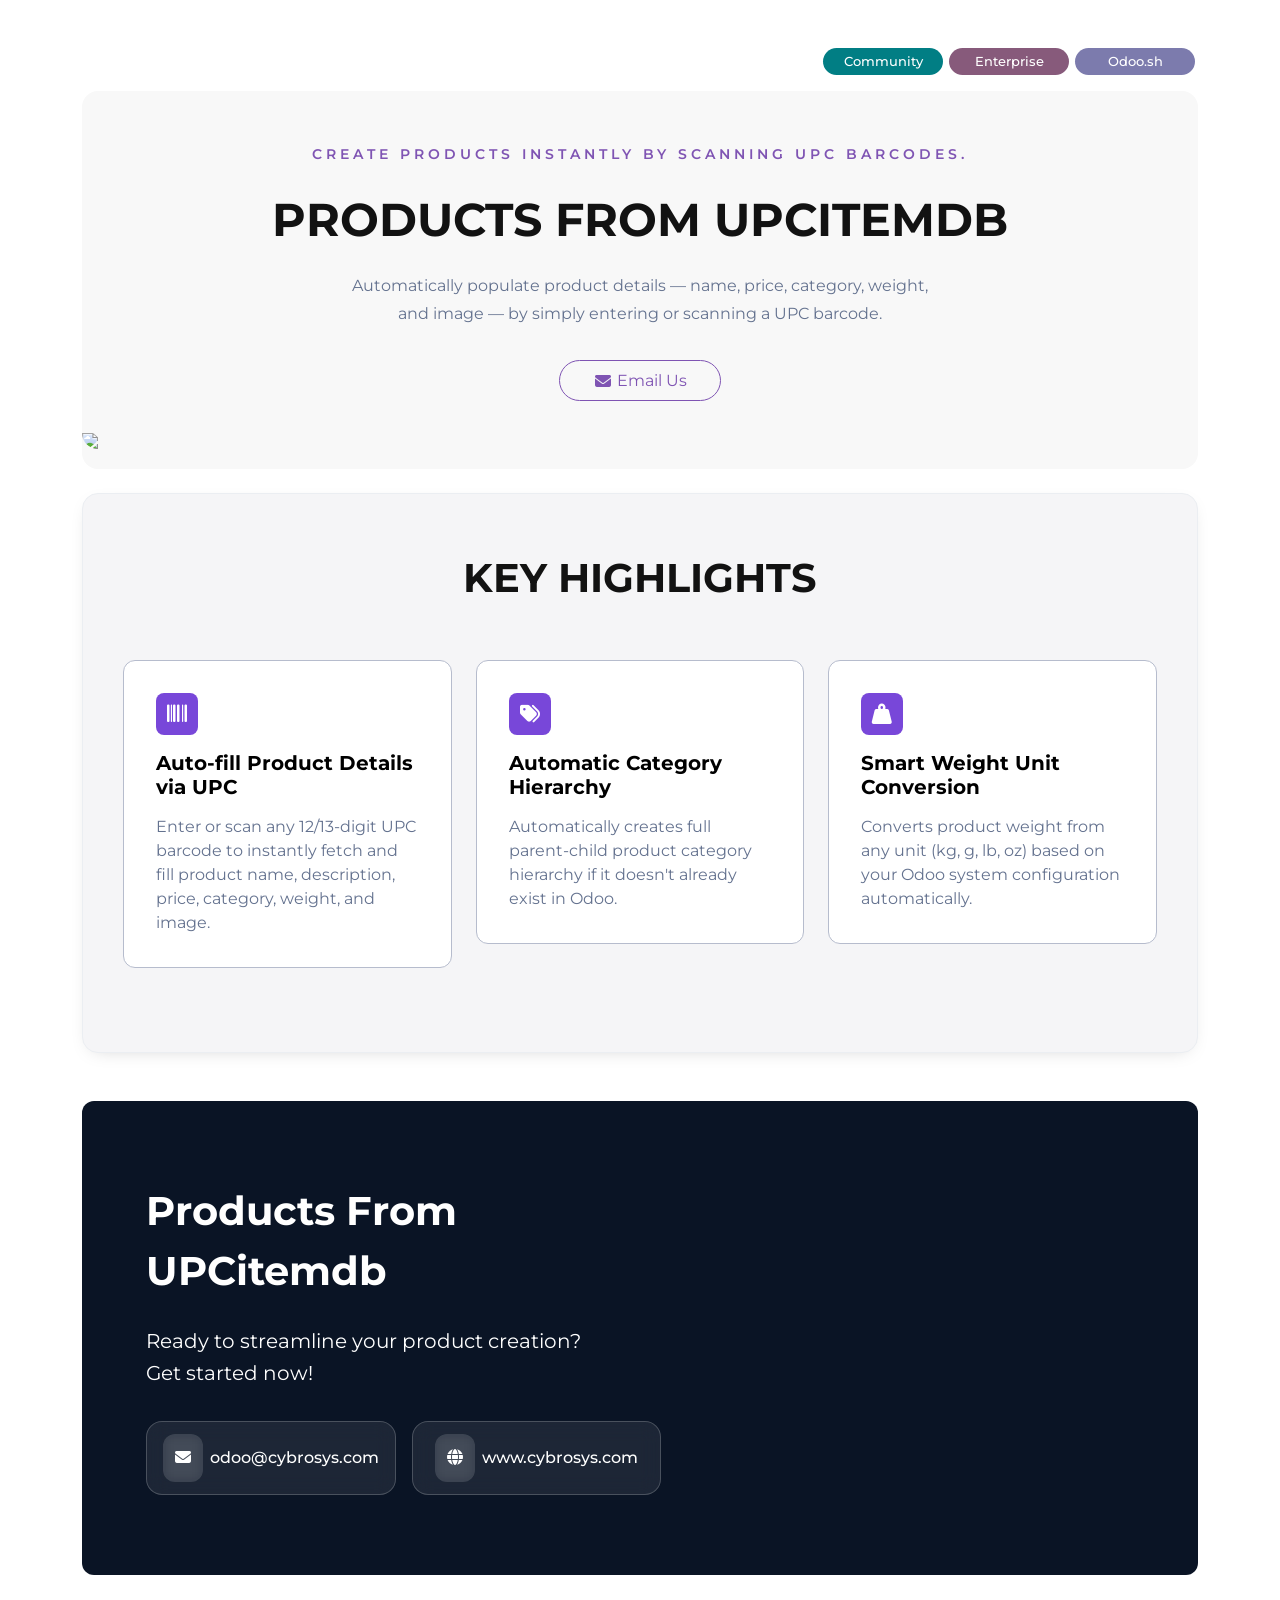
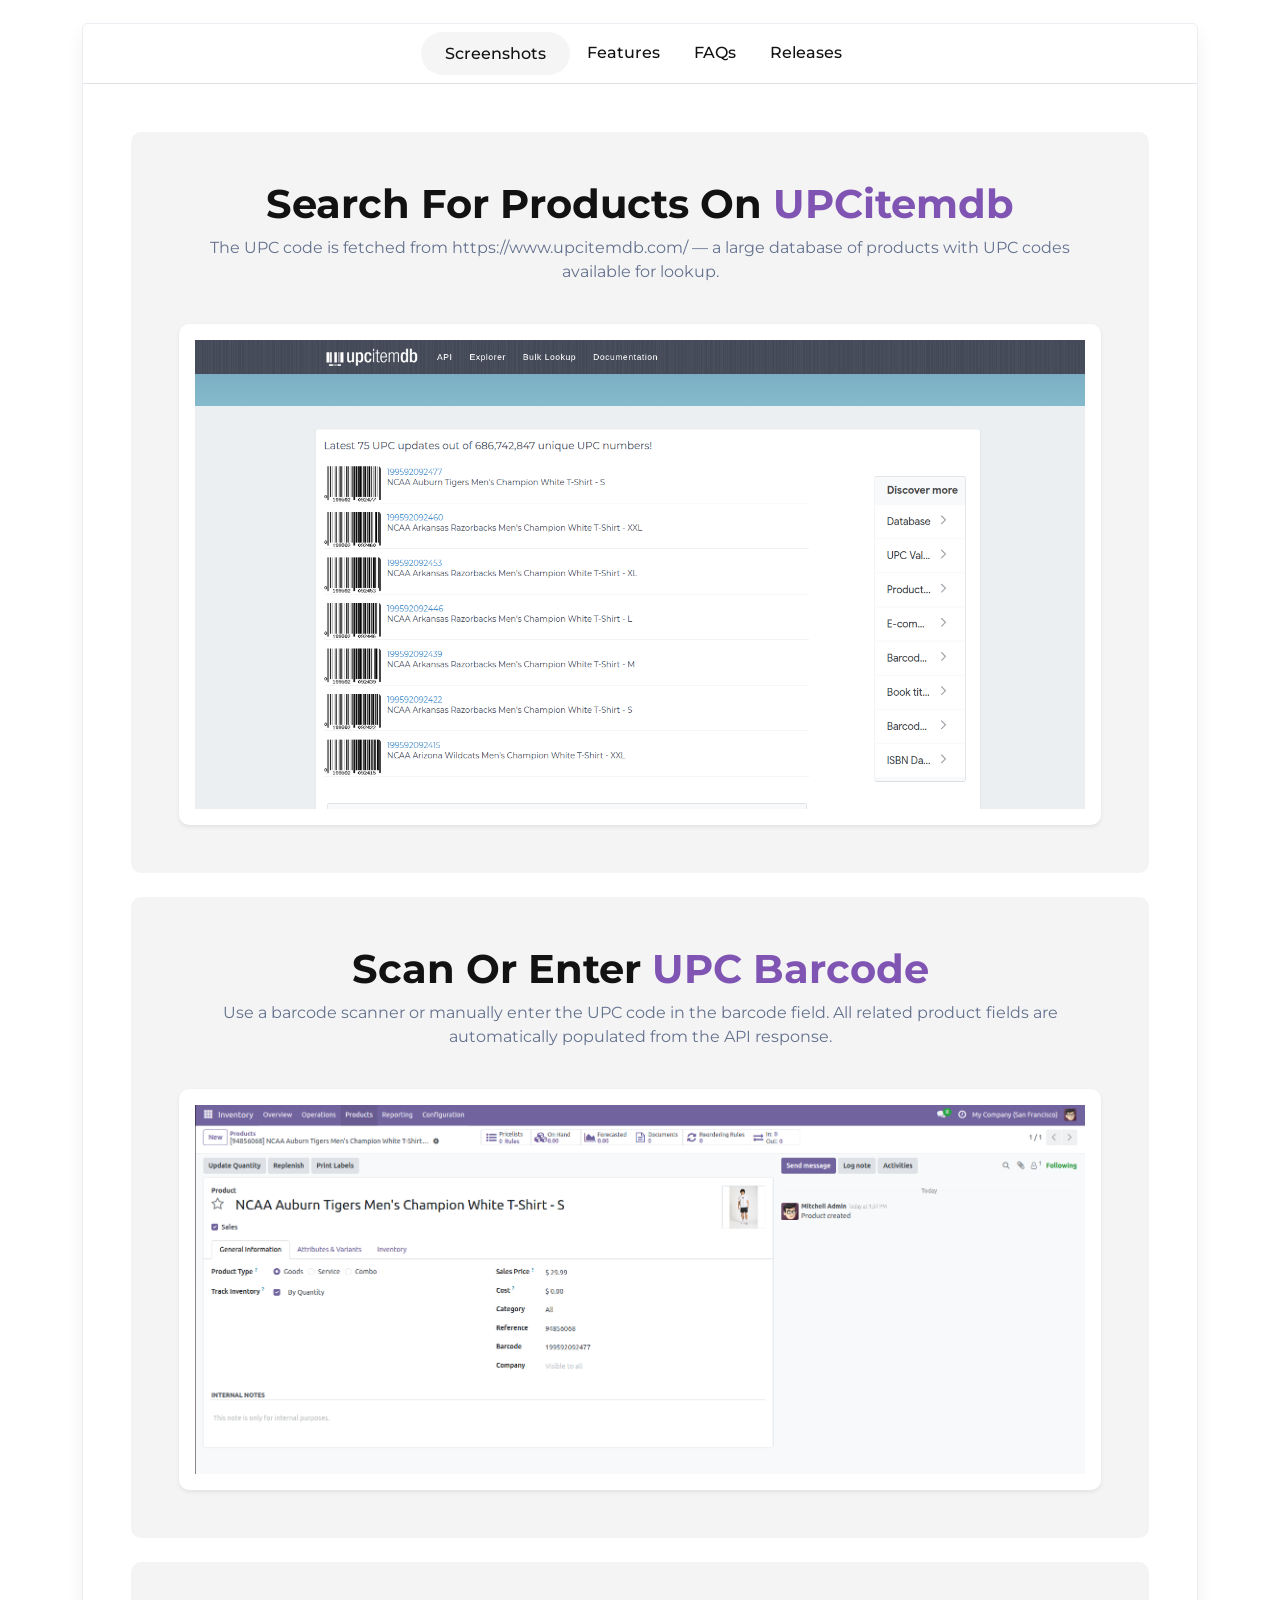
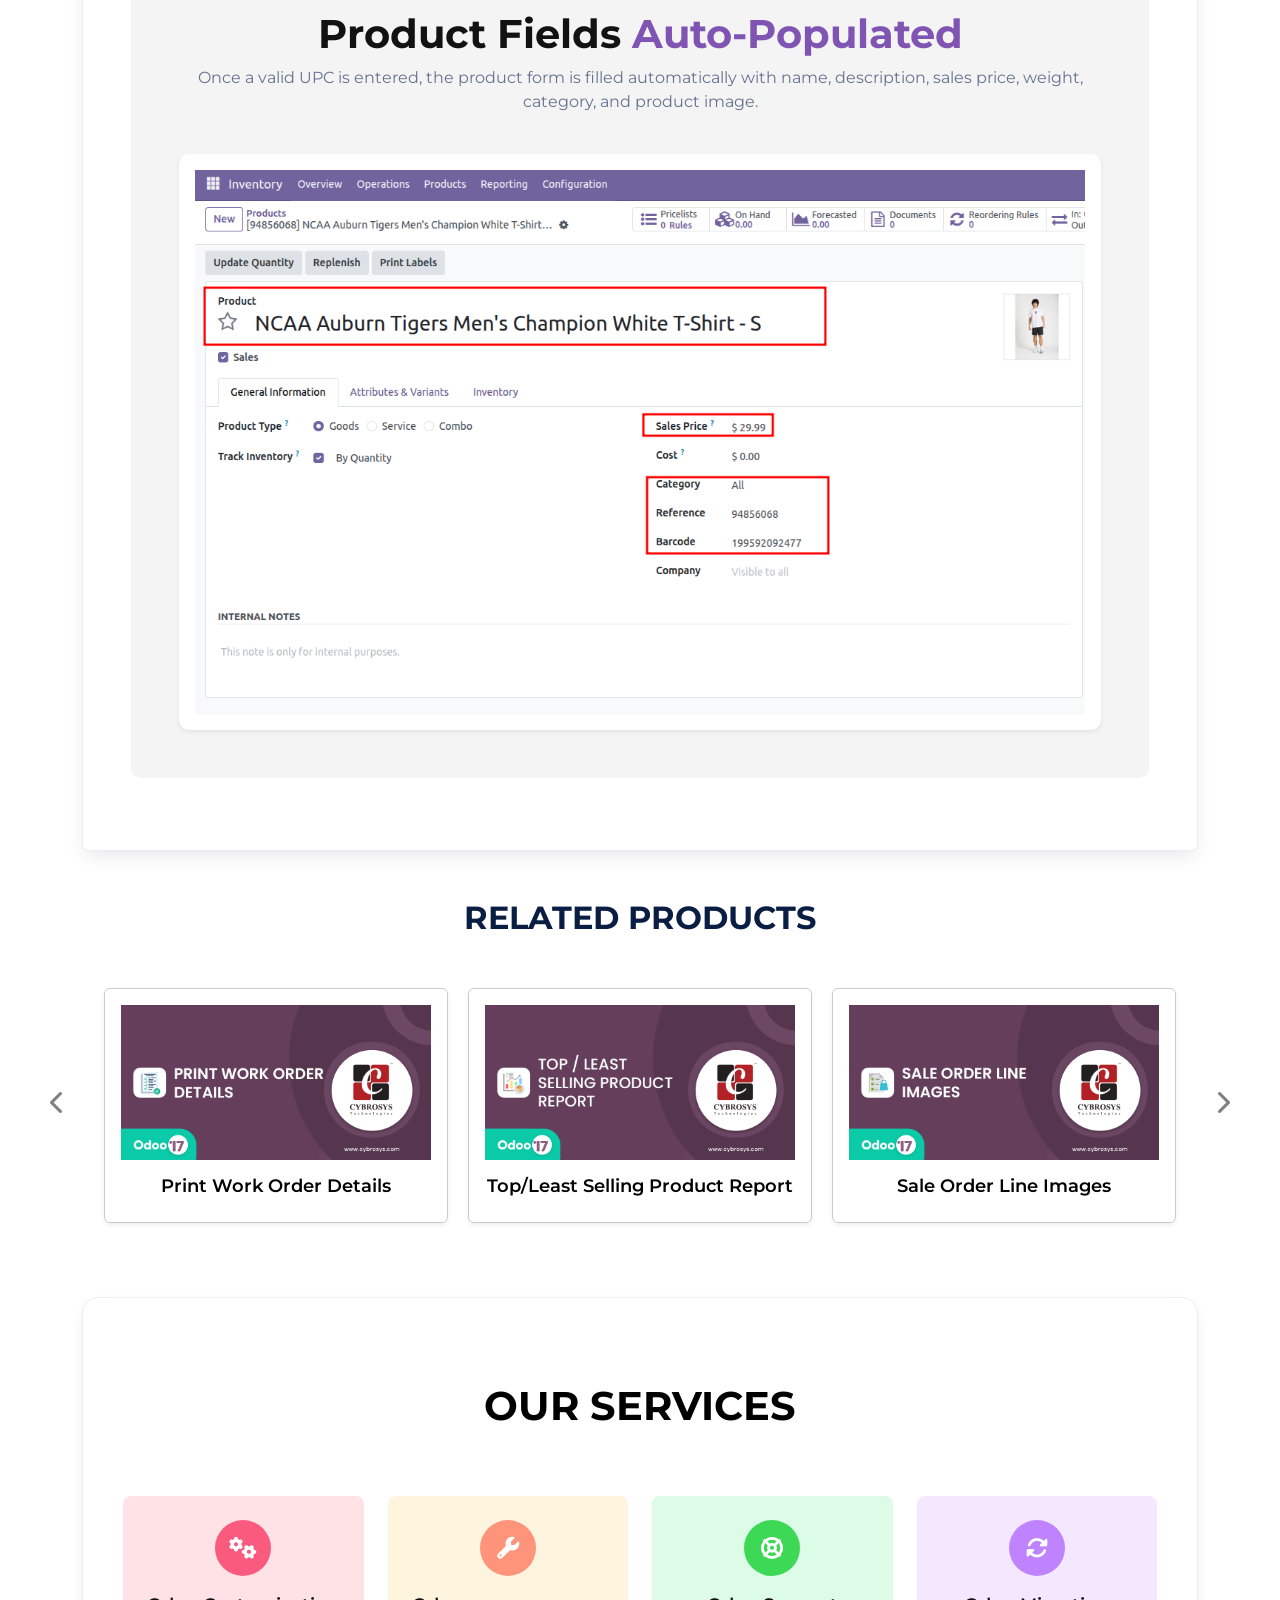
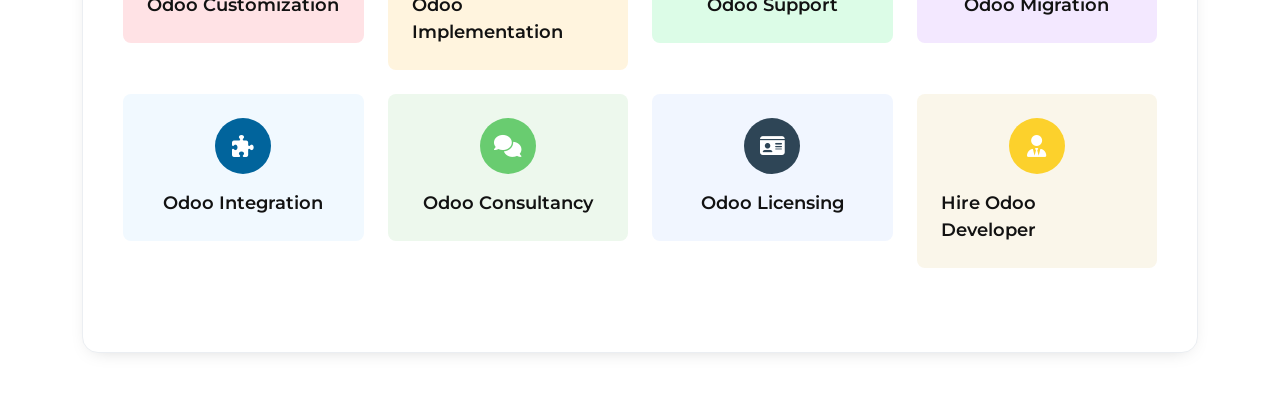
==== upcitemdb_integration/static/description/index.html @ b337626e "[ADD] upcitemdb integration" ====
<!DOCTYPE html>
<html lang="en">
<head>
    <meta charset="UTF-8"/>
    <meta name="viewport" content="width=device-width, initial-scale=1.0"/>
    <title>Products From UPCitemdb</title>
    <link href="https://cdn.jsdelivr.net/npm/bootstrap@5.0.2/dist/css/bootstrap.min.css" rel="stylesheet"/>
    <link rel="preconnect" href="https://fonts.googleapis.com">
    <link rel="preconnect" href="https://fonts.gstatic.com" crossorigin>
    <link href="https://fonts.googleapis.com/css2?family=Montserrat:ital,wght@0,100..900;1,100..900&display=swap" rel="stylesheet">
    <link rel="stylesheet" href="https://cdnjs.cloudflare.com/ajax/libs/font-awesome/6.6.0/css/all.min.css"/>
    <style>
        :root {
            --primary-color: #7f54b3;
            --bg-white: #fff;
            --text-color: #121212;
            --text-color-light: #64728f;
        }

        body {
            font-family: "Montserrat", sans-serif;
        }

        .nav-tabs .nav-item.show .nav-link,
        .nav-tabs .nav-link.active {
            color: #121212;
            font-family: Montserrat;
            font-size: 16px !important;
            font-weight: 500 !important;
            border-radius: 30px;
            line-height: normal;
            text-transform: capitalize;
            background-color: #F5F5F5;
            border: none;
            margin-bottom: 0;
            padding: 12px 24px;
        }

        .nav-tabs .nav-link:focus,
        .nav-tabs .nav-link:hover {
            border-color: transparent;
            isolation: isolate;
        }

        .nav-tabs .nav-link:focus-visible {
            border-color: transparent;
            box-shadow: none;
        }
    </style>
</head>
<body>
<div class="container">
    <div class="my-5">

        <!-- Version Support Badges -->
        <div class="my-3 d-flex align-items-center justify-content-end">
            <div class="text-center"
                 style="background-color:#017E84 !important; font-size:0.8rem !important; color:#fff !important; font-weight:500 !important; padding:4px !important; margin:0 3px !important; border-radius:50px !important; min-width:120px !important">
                Community
            </div>
            <div class="text-center"
                 style="background-color:#875A7B !important; color:#fff !important; font-size:0.8rem !important; font-weight:500 !important; padding:4px !important; margin:0 3px !important; border-radius:50px !important; min-width:120px !important">
                Enterprise
            </div>
            <div class="text-center"
                 style="background-color:#7C7BAD !important; color:#fff !important; font-size:0.8rem !important; font-weight:500 !important; padding:4px !important; margin:0 3px !important; border-radius:50px !important; min-width:120px !important">
                Odoo.sh
            </div>
        </div>

        <div class="tab-content" id="myTabContent">
            <div class="tab-pane fade show active" id="home" role="tabpanel" aria-labelledby="home-tab">

                <!-- Hero Section -->
                <div class="position-relative" style="border-radius: 16px; background: #f8f8f8; padding: 20px 0;">
                    <div class="row" style="padding: 2rem 0rem 0 !important;">
                        <div class="col-lg-8 mx-auto gap-4 d-flex flex-column align-items-center">
                            <p class="my-1 text-center text-uppercase"
                               style="letter-spacing: 4px !important; color: #7f54b3; font-weight: bold; text-align: center; font-size: 14px; font-weight: 600; line-height: 15.96px; text-transform: uppercase;">
                                Create Products Instantly by Scanning UPC Barcodes.
                            </p>
                            <h1 class="text-center text-uppercase my-0"
                                style="color: #121212; font-size: 46px; font-weight: 700; line-height: normal;">
                                Products From UPCitemdb
                            </h1>
                            <p class="text-center" style="font-weight: 400; font-size: 16px; line-height: 28px; color: #64728f; max-width: 600px;">
                                Automatically populate product details — name, price, category, weight, and image — by simply entering or scanning a UPC barcode.
                            </p>
                        </div>
                        <div class="col-md-12 text-center mt-3">
                            <a href="mailto:odoo@cybrosys.com" target="_blank"
                               style="background-color: transparent; border-radius: 35px; font-family: Montserrat; display: inline-block; padding: 7px 33px; border: 1px solid #7f54b3; color: #7f54b3; text-decoration: none;"
                               class="mx-1 mb-2">
                                <i class="fa fa-envelope" style="width: 20px; vertical-align: middle;"></i>
                                <span class="pl-2" style="font-size: 16px; vertical-align: middle;">Email Us</span>
                            </a>
                        </div>
                        <div class="d-flex justify-content-center mt-4">
                            <img src="assets/screenshots/hero-v17.gif" class="w-100" style="z-index: 3; height: auto; border-radius: 0 0 16px 16px;">
                        </div>
                    </div>
                </div>

                <!-- Key Highlights -->
                <div class="mt-4" style="border-radius: 16px; padding: 60px 40px; border: 1px solid #EBEEF2; background: #F5F5F7; box-shadow: 0px 5px 20px -11px rgba(0, 0, 0, 0.25);">
                    <div class="row">
                        <div class="col-lg-12 d-flex flex-column justify-content-center align-items-center">
                            <h2 style="color: #121212; text-align: center; font-size: 40px; font-weight: 700; text-transform: uppercase; padding-bottom: 50px;">
                                Key Highlights
                            </h2>
                        </div>
                        <div class="col-lg-4">
                            <div class="mb-4 d-flex flex-column justify-content-center gap-3"
                                 style="border-radius: 12px; border: 1px solid #B6BCCD; background: #FFF; padding: 32px;">
                                <div class="d-flex justify-content-center align-items-center"
                                     style="background-color:#7847D9 !important; border-radius:8px !important; height:42px; width:42px">
                                    <i class="fa fa-barcode" style="color:#fff; font-size:20px;"></i>
                                </div>
                                <h5 class="m-0" style="color:#000 !important; font-weight:bold;">
                                    Auto-fill Product Details via UPC
                                </h5>
                                <p class="m-0" style="font-size: 16px; font-weight: 400; color: #64728f;">
                                    Enter or scan any 12/13-digit UPC barcode to instantly fetch and fill product name, description, price, category, weight, and image.
                                </p>
                            </div>
                        </div>
                        <div class="col-lg-4">
                            <div class="mb-4 d-flex flex-column justify-content-center gap-3"
                                 style="border-radius: 12px; border: 1px solid #B6BCCD; background: #FFF; padding: 32px;">
                                <div class="d-flex justify-content-center align-items-center"
                                     style="background-color:#7847D9 !important; border-radius:8px !important; height:42px; width:42px">
                                    <i class="fa fa-tags" style="color:#fff; font-size:20px;"></i>
                                </div>
                                <h5 class="m-0" style="color:#000 !important; font-weight:bold;">
                                    Automatic Category Hierarchy
                                </h5>
                                <p class="m-0" style="font-size: 16px; font-weight: 400; color: #64728f;">
                                    Automatically creates full parent-child product category hierarchy if it doesn't already exist in Odoo.
                                </p>
                            </div>
                        </div>
                        <div class="col-lg-4">
                            <div class="mb-4 d-flex flex-column justify-content-center gap-3"
                                 style="border-radius: 12px; border: 1px solid #B6BCCD; background: #FFF; padding: 32px;">
                                <div class="d-flex justify-content-center align-items-center"
                                     style="background-color:#7847D9 !important; border-radius:8px !important; height:42px; width:42px">
                                    <i class="fa fa-weight-hanging" style="color:#fff; font-size:20px;"></i>
                                </div>
                                <h5 class="m-0" style="color:#000 !important; font-weight:bold;">
                                    Smart Weight Unit Conversion
                                </h5>
                                <p class="m-0" style="font-size: 16px; font-weight: 400; color: #64728f;">
                                    Converts product weight from any unit (kg, g, lb, oz) based on your Odoo system configuration automatically.
                                </p>
                            </div>
                        </div>
                    </div>
                </div>

                <!-- CTA Banner -->
                <div class="my-5">
                    <div class="position-relative" style="padding: 5rem 4rem 5rem 4rem; background-color: #0A1425; border-radius: 12px;">
                        <div class="d-flex flex-column gap-4">
                            <span style="font-size: 40px; font-weight: 700; color: #fff; line-height: 60px; text-transform: capitalize; width: 450px; font-family: Montserrat;">
                                Products From UPCitemdb
                            </span>
                            <h3 style="font-size: 20px; font-weight: 400; color: #fff; line-height: 32px;">
                                Ready to streamline your product creation?<br>Get started now!
                            </h3>
                            <div class="d-flex gap-3 flex-wrap">
                                <a href="mailto:odoo@cybrosys.com"
                                   style="cursor: pointer; border-radius: 16px; display: flex; justify-content: center; align-items: center; gap: 7px; border: 1px solid #ffffff33; background-color: #ffffff14; backdrop-filter: blur(10px); color: #fff; padding: 12px 16px; text-decoration: none;">
                                    <span style="border-radius: 12px; background-color: #ffffff1a; backdrop-filter: blur(6px); padding: 12px;">
                                        <i class="fa fa-envelope" style="color:#fff;"></i>
                                    </span>
                                    <span style="font-weight: 500; font-family: Montserrat;">odoo@cybrosys.com</span>
                                </a>
                                <a href="https://www.cybrosys.com" target="_blank"
                                   style="cursor: pointer; border-radius: 16px; display: flex; justify-content: center; align-items: center; gap: 7px; border: 1px solid #ffffff33; background-color: #ffffff14; backdrop-filter: blur(10px); color: #fff; padding: 12px 22px; text-decoration: none;">
                                    <span style="border-radius: 12px; background-color: #ffffff1a; backdrop-filter: blur(6px); padding: 12px;">
                                        <i class="fa fa-globe" style="color:#fff;"></i>
                                    </span>
                                    <span style="font-weight: 500; font-family: Montserrat;">www.cybrosys.com</span>
                                </a>
                            </div>
                        </div>
                    </div>
                </div>

                <!-- Screenshots / Features / FAQ / Releases Tabs -->
                <div class="mb-4 bg-white" style="border: 1px solid #EBEEF2; border-radius: 6px; box-shadow: 0px 8px 20px -4px rgba(0, 0, 0, 0.10);">
                    <div>
                        <ul class="nav nav-tabs justify-content-center bg-white py-2" id="myTab" role="tablist" style="border-radius: 6px 6px 0 0;">
                            <li class="nav-item">
                                <a aria-controls="overview" aria-bs-selected="true" class="nav-link active" data-bs-toggle="tab" href="#overview" id="overview-tab" role="tab"
                                   style="color:#121212; font-weight:500; font-size:16px">Screenshots</a>
                            </li>
                            <li class="nav-item">
                                <a aria-controls="feature" aria-bs-selected="false" class="nav-link py-2" data-bs-toggle="tab" href="#feature" id="feature-tab" role="tab"
                                   style="color:#121212; font-weight:500; font-size:16px">Features</a>
                            </li>
                            <li class="nav-item">
                                <a aria-controls="faq" aria-bs-selected="false" class="nav-link" data-bs-toggle="tab" href="#faq" id="faq-tab" role="tab"
                                   style="color:#121212; font-weight:500; font-size:16px">FAQs</a>
                            </li>
                            <li class="nav-item">
                                <a aria-controls="releases" aria-bs-selected="false" class="nav-link" data-bs-toggle="tab" href="#releases" id="releases-tab" role="tab"
                                   style="color:#121212; font-weight:500; font-size:16px">Releases</a>
                            </li>
                        </ul>
                    </div>

                    <div class="tab-content p-md-5 p-2 py-3" id="myTabContent2">

                        <!-- Screenshots Tab -->
                        <div aria-labelledby="overview-tab" class="tab-pane fade show active" id="overview" role="tabpanel">

                            <div class="position-relative mb-4" style="border-radius:10px; background-color:#f4f4f4">
                                <div class="p-md-5 p-3 position-relative">
                                    <div class="row">
                                        <div class="col-md-12">
                                            <h1 style="font-weight: bold; line-height: 120%; text-align: center; text-transform: capitalize; font-size: 40px;">
                                                <span style="color:#121212;">Search for Products on </span>
                                                <span style="color: #7f54b3;">UPCitemdb</span>
                                            </h1>
                                        </div>
                                        <div class="col-md-12 mb-4">
                                            <p style="font-weight:400; font-size:16px; line-height:150%; text-align:center; color:#64728f;">
                                                The UPC code is fetched from https://www.upcitemdb.com/ — a large database of products with UPC codes available for lookup.
                                            </p>
                                        </div>
                                        <div class="col-md-12 text-center">
                                            <div class="d-inline-block p-3 shadow-sm" style="background-color:#fff; border-radius:10px;">
                                                <img alt="UPCitemdb Search" class="img-fluid" loading="lazy" src="assets/screenshots/1.png" style="min-height: 1px;">
                                            </div>
                                        </div>
                                    </div>
                                </div>
                            </div>

                            <div class="position-relative mb-4" style="border-radius:10px; background-color:#f4f4f4">
                                <div class="p-md-5 p-3 position-relative">
                                    <div class="row">
                                        <div class="col-md-12">
                                            <h1 style="font-weight: bold; line-height: 120%; text-align: center; text-transform: capitalize; font-size: 40px;">
                                                <span style="color:#121212;">Scan or Enter </span>
                                                <span style="color: #7f54b3;">UPC Barcode</span>
                                            </h1>
                                        </div>
                                        <div class="col-md-12 mb-4">
                                            <p style="font-weight:400; font-size:16px; line-height:150%; text-align:center; color:#64728f;">
                                                Use a barcode scanner or manually enter the UPC code in the barcode field. All related product fields are automatically populated from the API response.
                                            </p>
                                        </div>
                                        <div class="col-md-12 text-center">
                                            <div class="d-inline-block p-3 shadow-sm" style="background-color:#fff; border-radius:10px;">
                                                <img alt="Scan Barcode" class="img-fluid" loading="lazy" src="assets/screenshots/2.png" style="min-height: 1px;">
                                            </div>
                                        </div>
                                    </div>
                                </div>
                            </div>

                            <div class="position-relative mb-4" style="border-radius:10px; background-color:#f4f4f4">
                                <div class="p-md-5 p-3 position-relative">
                                    <div class="row">
                                        <div class="col-md-12">
                                            <h1 style="font-weight: bold; line-height: 120%; text-align: center; text-transform: capitalize; font-size: 40px;">
                                                <span style="color:#121212;">Product Fields </span>
                                                <span style="color: #7f54b3;">Auto-Populated</span>
                                            </h1>
                                        </div>
                                        <div class="col-md-12 mb-4">
                                            <p style="font-weight:400; font-size:16px; line-height:150%; text-align:center; color:#64728f;">
                                                Once a valid UPC is entered, the product form is filled automatically with name, description, sales price, weight, category, and product image.
                                            </p>
                                        </div>
                                        <div class="col-md-12 text-center">
                                            <div class="d-inline-block p-3 shadow-sm" style="background-color:#fff; border-radius:10px;">
                                                <img alt="Product Auto-Populated" class="img-fluid" loading="lazy" src="assets/screenshots/3.png" style="min-height: 1px;">
                                            </div>
                                        </div>
                                    </div>
                                </div>
                            </div>

                        </div>

                        <!-- Features Tab -->
                        <div aria-labelledby="feature-tab" class="tab-pane fade show py-1" id="feature" role="tabpanel">
                            <div class="row py-4">
                                <div class="col-md-6 col-sm-12 p-3">
                                    <div class="d-flex flex-column align-items-start h-100" style="padding:30px; border-radius:12px; background-color:#faf8ff;">
                                        <div class="d-flex align-items-center justify-content-center">
                                            <div class="d-flex align-items-center justify-content-center"
                                                 style="width:36px; height:36px; border-radius:50%; background-color:#7847D9; margin-right:10px; flex-shrink:0;">
                                                <i class="fa fa-star" style="color:#fff; font-size:14px;"></i>
                                            </div>
                                            <p style="color:#1A202C; font-weight:600; font-size:1.1rem; margin-bottom:0;">
                                                Available in Odoo 18.0 Community, Enterprise and Odoo.sh
                                            </p>
                                        </div>
                                    </div>
                                </div>
                                <div class="col-md-6 col-sm-12 p-3">
                                    <div class="d-flex flex-column align-items-start h-100" style="padding:30px; border-radius:12px; background-color:#faf8ff;">
                                        <div class="d-flex align-items-center justify-content-center">
                                            <div class="d-flex align-items-center justify-content-center"
                                                 style="width:36px; height:36px; border-radius:50%; background-color:#7847D9; margin-right:10px; flex-shrink:0;">
                                                <i class="fa fa-star" style="color:#fff; font-size:14px;"></i>
                                            </div>
                                            <p style="color:#1A202C; font-weight:600; font-size:1.1rem; margin-bottom:0;">
                                                Easy product creation using UPC barcode
                                            </p>
                                        </div>
                                    </div>
                                </div>
                                <div class="col-md-6 col-sm-12 p-3">
                                    <div class="d-flex flex-column align-items-start h-100" style="padding:30px; border-radius:12px; background-color:#faf8ff;">
                                        <div class="d-flex align-items-center justify-content-center">
                                            <div class="d-flex align-items-center justify-content-center"
                                                 style="width:36px; height:36px; border-radius:50%; background-color:#7847D9; margin-right:10px; flex-shrink:0;">
                                                <i class="fa fa-star" style="color:#fff; font-size:14px;"></i>
                                            </div>
                                            <p style="color:#1A202C; font-weight:600; font-size:1.1rem; margin-bottom:0;">
                                                Auto-fetches name, description, price, weight, category and image
                                            </p>
                                        </div>
                                    </div>
                                </div>
                                <div class="col-md-6 col-sm-12 p-3">
                                    <div class="d-flex flex-column align-items-start h-100" style="padding:30px; border-radius:12px; background-color:#faf8ff;">
                                        <div class="d-flex align-items-center justify-content-center">
                                            <div class="d-flex align-items-center justify-content-center"
                                                 style="width:36px; height:36px; border-radius:50%; background-color:#7847D9; margin-right:10px; flex-shrink:0;">
                                                <i class="fa fa-star" style="color:#fff; font-size:14px;"></i>
                                            </div>
                                            <p style="color:#1A202C; font-weight:600; font-size:1.1rem; margin-bottom:0;">
                                                Automatically creates product category hierarchy if not present
                                            </p>
                                        </div>
                                    </div>
                                </div>
                                <div class="col-md-6 col-sm-12 p-3">
                                    <div class="d-flex flex-column align-items-start h-100" style="padding:30px; border-radius:12px; background-color:#faf8ff;">
                                        <div class="d-flex align-items-center justify-content-center">
                                            <div class="d-flex align-items-center justify-content-center"
                                                 style="width:36px; height:36px; border-radius:50%; background-color:#7847D9; margin-right:10px; flex-shrink:0;">
                                                <i class="fa fa-star" style="color:#fff; font-size:14px;"></i>
                                            </div>
                                            <p style="color:#1A202C; font-weight:600; font-size:1.1rem; margin-bottom:0;">
                                                Smart weight unit conversion based on system settings
                                            </p>
                                        </div>
                                    </div>
                                </div>
                                <div class="col-md-6 col-sm-12 p-3">
                                    <div class="d-flex flex-column align-items-start h-100" style="padding:30px; border-radius:12px; background-color:#faf8ff;">
                                        <div class="d-flex align-items-center justify-content-center">
                                            <div class="d-flex align-items-center justify-content-center"
                                                 style="width:36px; height:36px; border-radius:50%; background-color:#7847D9; margin-right:10px; flex-shrink:0;">
                                                <i class="fa fa-star" style="color:#fff; font-size:14px;"></i>
                                            </div>
                                            <p style="color:#1A202C; font-weight:600; font-size:1.1rem; margin-bottom:0;">
                                                Duplicate barcode detection with validation error
                                            </p>
                                        </div>
                                    </div>
                                </div>
                            </div>
                        </div>

                        <!-- FAQ Tab -->
                        <div aria-labelledby="faq-tab" class="tab-pane fade show" id="faq" role="tabpanel">
                            <div class="row" style="background-color:#fff !important;">
                                <div class="col-md-12">
                                    <div class="accordion" id="accordion_faq">

                                        <div style="margin:1rem 0rem;">
                                            <div aria-expanded="false" class="card-header collapsed"
                                                 data-bs-toggle="collapse" data-bs-target="#collapseFAQ1"
                                                 href="#collapseFAQ1" aria-controls="collapseFAQ1"
                                                 style="cursor: pointer; background-color:#f8f8f8; border:none; border-top-right-radius:10px; border-top-left-radius:10px; padding: 12px 24px;">
                                                <a class="card-title text-decoration-none"
                                                   style="font-size:18px; line-height:30px; font-weight:500; color:#040f3a;">
                                                    What does this module do?
                                                    <i class="fa fa-chevron-down float-end" style="font-size:16px; margin-top:6px;"></i>
                                                </a>
                                            </div>
                                            <div class="accordion-collapse collapse" data-bs-parent="#accordion_faq" id="collapseFAQ1"
                                                 style="box-shadow: rgba(0,0,0,0.05) 0px 6px 24px 0px; border: 1px solid #f8f8f8; border-bottom-right-radius:10px; border-bottom-left-radius:10px;">
                                                <p style="padding:0.75rem 1.25rem; font-size:16px; line-height:27px; color:#888; font-weight:normal;">
                                                    This module allows you to create new products in Odoo by simply entering or scanning a UPC barcode. It fetches product data from the UPCitemdb API and auto-fills all relevant fields in the product form.
                                                </p>
                                            </div>
                                        </div>

                                        <div style="margin:1rem 0rem;">
                                            <div aria-expanded="false" class="card-header collapsed"
                                                 data-bs-toggle="collapse" data-bs-target="#collapseFAQ2"
                                                 style="cursor: pointer; background-color:#f8f8f8; border:1px solid #f8f8f8; border-top-right-radius:10px; border-top-left-radius:10px; padding: 12px 24px;">
                                                <a class="card-title text-decoration-none"
                                                   style="font-size:18px; line-height:30px; font-weight:500; color:#040f3a;">
                                                    Which barcode formats are supported?
                                                    <i class="fa fa-chevron-down float-end" style="font-size:16px; margin-top:6px;"></i>
                                                </a>
                                            </div>
                                            <div class="accordion-collapse collapse" data-bs-parent="#accordion_faq" id="collapseFAQ2"
                                                 style="box-shadow: rgba(0,0,0,0.05) 0px 6px 24px 0px; border: 1px solid #f8f8f8; border-bottom-right-radius:10px; border-bottom-left-radius:10px;">
                                                <p style="padding:0.75rem 1.25rem; font-size:16px; line-height:27px; color:#888; font-weight:normal;">
                                                    The module supports standard UPC-A (12-digit) and EAN-13 (13-digit) barcodes, which are the most common formats found on consumer products worldwide.
                                                </p>
                                            </div>
                                        </div>

                                        <div style="margin:1rem 0rem;">
                                            <div aria-expanded="false" class="card-header collapsed"
                                                 data-bs-toggle="collapse" data-bs-target="#collapseFAQ3"
                                                 style="cursor: pointer; background-color:#f8f8f8; border:1px solid #f8f8f8; border-top-right-radius:10px; border-top-left-radius:10px; padding: 12px 24px;">
                                                <a class="card-title text-decoration-none"
                                                   style="font-size:18px; line-height:30px; font-weight:500; color:#040f3a;">
                                                    What happens if the UPC is not found?
                                                    <i class="fa fa-chevron-down float-end" style="font-size:16px; margin-top:6px;"></i>
                                                </a>
                                            </div>
                                            <div class="accordion-collapse collapse" data-bs-parent="#accordion_faq" id="collapseFAQ3"
                                                 style="box-shadow: rgba(0,0,0,0.05) 0px 6px 24px 0px; border: 1px solid #f8f8f8; border-bottom-right-radius:10px; border-bottom-left-radius:10px;">
                                                <p style="padding:0.75rem 1.25rem; font-size:16px; line-height:27px; color:#888; font-weight:normal;">
                                                    If the barcode is not found in the UPCitemdb database, a validation error "Invalid UPC" will be displayed. The trial API allows approximately 100 requests per day.
                                                </p>
                                            </div>
                                        </div>

                                        <div style="margin:1rem 0rem;">
                                            <div aria-expanded="false" class="card-header collapsed"
                                                 data-bs-toggle="collapse" data-bs-target="#collapseFAQ4"
                                                 style="cursor: pointer; background-color:#f8f8f8; border:1px solid #f8f8f8; border-top-right-radius:10px; border-top-left-radius:10px; padding: 12px 24px;">
                                                <a class="card-title text-decoration-none"
                                                   style="font-size:18px; line-height:30px; font-weight:500; color:#040f3a;">
                                                    Does it work with a barcode scanner device?
                                                    <i class="fa fa-chevron-down float-end" style="font-size:16px; margin-top:6px;"></i>
                                                </a>
                                            </div>
                                            <div class="accordion-collapse collapse" data-bs-parent="#accordion_faq" id="collapseFAQ4"
                                                 style="box-shadow: rgba(0,0,0,0.05) 0px 6px 24px 0px; border: 1px solid #f8f8f8; border-bottom-right-radius:10px; border-bottom-left-radius:10px;">
                                                <p style="padding:0.75rem 1.25rem; font-size:16px; line-height:27px; color:#888; font-weight:normal;">
                                                    Yes! You can use a physical barcode scanner to scan the UPC directly into the barcode field in the Odoo product form. The onchange will trigger automatically once the value is entered.
                                                </p>
                                            </div>
                                        </div>

                                    </div>
                                </div>
                            </div>
                        </div>

                        <!-- Releases Tab -->
                        <div aria-labelledby="releases-tab" class="tab-pane fade show" id="releases" role="tabpanel">
                            <div class="row pt-5 m-0">
                                <div class="col-md-3">
                                    <h4 style="font-size:16px; font-weight:600; color:#514F4F; margin:0; line-height:26px;">
                                        Latest Release 18.0.1.0.0
                                    </h4>
                                    <span style="font-size:14px; color:#7A7979; display:block; margin-bottom:20px;">
                                        30th January 2024
                                    </span>
                                </div>
                                <div class="col-md-8">
                                    <div style="padding:0 0 40px;">
                                        <div style="margin:0 0 10px;">
                                            <div style="display:inline-block; padding:0px 8px; color:#514F4F; background-color:#FFD8D8; border-radius:20px;">
                                                Add
                                            </div>
                                        </div>
                                        <div class="d-flex m-0" style="color:#7A7979;">
                                            <ul class="pl-3 mb-0">
                                                <li>Initial Commit for Products From UPCitemdb.</li>
                                            </ul>
                                        </div>
                                    </div>
                                    <div style="padding:0 0 0; border-bottom:1px solid #E3E3E3;"></div>
                                </div>
                            </div>
                        </div>

                    </div>
                </div>

                <!-- Related Products -->
                <section class="mt-5">
                    <h2 style="color: #091E42; font-family: Montserrat; text-align: center; margin: 25px auto; text-transform: uppercase;">
                        <b>Related Products</b>
                    </h2>
                    <div id="demo" class="row carousel slide mt-4 mb-4" data-bs-ride="carousel">
                        <div class="carousel-inner">
                            <div class="carousel-item active">
                                <div class="row px-4">
                                    <div class="col-md-4 mb-3 mt-3" style="padding: 10px;">
                                        <a href="https://apps.odoo.com/apps/modules/18.0/mrp_work_order_print/" target="_blank" style="color: #000; text-decoration: none;">
                                            <div style="border-radius: 6px; padding: 16px; border: 1px solid #cbcbcb;" class="shadow-sm">
                                                <img class="img img-responsive" style="max-width: 100%;" src="assets/modules/module_image-1.jpeg"/>
                                                <h4 class="text-truncate" style="text-align:center; font-weight: 600; padding-top: 16px; font-size: 18px; padding-bottom: 8px; margin-bottom: 0px;">
                                                    Print Work Order Details</h4>
                                            </div>
                                        </a>
                                    </div>
                                    <div class="col-md-4 mb-3 mt-3" style="padding: 10px;">
                                        <a href="https://apps.odoo.com/apps/modules/18.0/top_selling_product_report/" target="_blank" style="color: #000; text-decoration: none;">
                                            <div style="border-radius: 6px; padding: 16px; border: 1px solid #cbcbcb;" class="shadow-sm">
                                                <img class="img img-responsive" style="max-width: 100%;" src="assets/modules/module_image (1).png"/>
                                                <h4 class="text-truncate" style="text-align:center; font-weight: 600; padding-top: 16px; font-size: 18px; padding-bottom: 8px; margin-bottom: 0px;">
                                                    Top/Least Selling Product Report</h4>
                                            </div>
                                        </a>
                                    </div>
                                    <div class="col-md-4 mb-3 mt-3" style="padding: 10px;">
                                        <a href="https://apps.odoo.com/apps/modules/18.0/sale_product_image/" target="_blank" style="color: #000; text-decoration: none;">
                                            <div style="border-radius: 6px; padding: 16px; border: 1px solid #cbcbcb;" class="shadow-sm">
                                                <img class="img img-responsive" style="max-width: 100%;" src="assets/modules/module_image.jpeg"/>
                                                <h4 class="text-truncate" style="text-align:center; font-weight: 600; padding-top: 16px; font-size: 18px; padding-bottom: 8px; margin-bottom: 0px;">
                                                    Sale Order Line Images</h4>
                                            </div>
                                        </a>
                                    </div>
                                </div>
                            </div>
                            <div class="carousel-item">
                                <div class="row px-4">
                                    <div class="col-md-4 mb-3 mt-3" style="padding: 10px;">
                                        <a href="https://apps.odoo.com/apps/modules/18.0/product_discount_limit/" target="_blank" style="color: #000; text-decoration: none;">
                                            <div style="border-radius: 6px; padding: 16px; border: 1px solid #cbcbcb;" class="shadow-sm">
                                                <img class="img img-responsive" style="max-width: 100%;" src="assets/modules/module_image (1).jpeg"/>
                                                <h4 class="text-truncate" style="text-align:center; font-weight: 600; padding-top: 16px; font-size: 18px; padding-bottom: 8px; margin-bottom: 0px;">
                                                    Product Discount Limit</h4>
                                            </div>
                                        </a>
                                    </div>
                                    <div class="col-md-4 mb-3 mt-3" style="padding: 10px;">
                                        <a href="https://apps.odoo.com/apps/modules/18.0/individual_product_report/" target="_blank" style="color: #000; text-decoration: none;">
                                            <div style="border-radius: 6px; padding: 16px; border: 1px solid #cbcbcb;" class="shadow-sm">
                                                <img class="img img-responsive" style="max-width: 100%;" src="assets/modules/module_image (2).png"/>
                                                <h4 class="text-truncate" style="text-align:center; font-weight: 600; padding-top: 16px; font-size: 18px; padding-bottom: 8px; margin-bottom: 0px;">
                                                    Product Sale Report Graph View</h4>
                                            </div>
                                        </a>
                                    </div>
                                    <div class="col-md-4 mb-3 mt-3" style="padding: 10px;">
                                        <a href="https://apps.odoo.com/apps/modules/18.0/sale_report_advanced/" target="_blank" style="color: #000; text-decoration: none;">
                                            <div style="border-radius: 6px; padding: 16px; border: 1px solid #cbcbcb;" class="shadow-sm">
                                                <img class="img img-responsive" style="max-width: 100%;" src="assets/modules/module_image.png"/>
                                                <h4 class="text-truncate" style="text-align:center; font-weight: 600; padding-top: 16px; font-size: 18px; padding-bottom: 8px; margin-bottom: 0px;">
                                                    Advanced Sales Reports</h4>
                                            </div>
                                        </a>
                                    </div>
                                </div>
                            </div>
                        </div>
                        <a class="carousel-control-prev" href="#demo" data-bs-slide="prev" style="margin-left: -30px; width: 35px; color: #000;">
                            <span class="carousel-control-prev-icon">
                                <i class="fa fa-chevron-left" style="font-size:24px;"></i>
                            </span>
                        </a>
                        <a class="carousel-control-next" href="#demo" data-bs-slide="next" style="margin-right: -30px; width: 35px; color: #000;">
                            <span class="carousel-control-next-icon">
                                <i class="fa fa-chevron-right" style="font-size:24px;"></i>
                            </span>
                        </a>
                    </div>
                </section>

                <!-- Our Services -->
                <section id="services" class="mt-5" style="border-radius: 16px; border: 1px solid #EBEEF2; background: #FFF; padding: 60px 40px; box-shadow: 0px 5px 20px -11px rgba(0, 0, 0, 0.25);">
                    <div class="text-center mt-4">
                        <h3 class="mb-0" style="color: #000; text-align: center; font-family: Montserrat; font-size: 40px; font-weight: 700; text-transform: uppercase; padding-bottom: 50px;">
                            Our Services
                        </h3>
                    </div>
                    <div class="row mt-3">
                        <div class="col-lg-3 col-sm-12 mb-3">
                            <div class="btn-lg btn-block p-4 mb-2 d-flex flex-column justify-content-center align-items-center"
                                 style="font-size:25px; font-weight:bold; background-color:#FFE2E5; margin:auto; gap: 16px; border-radius: 8px;">
                                <div class="d-flex justify-content-center align-items-center"
                                     style="background-color:#FA5A7D; border-radius:50%; height:56px; width:56px">
                                    <i class="fa fa-cogs" style="color:#fff; font-size:22px;"></i>
                                </div>
                                <span style="font-size: 18px; color: var(--text-color); font-weight: 600;">Odoo Customization</span>
                            </div>
                        </div>
                        <div class="col-lg-3 col-sm-12 mb-3">
                            <div class="btn-lg btn-block p-4 mb-2 d-flex flex-column justify-content-center align-items-center"
                                 style="font-size:25px; font-weight:bold; background-color:#FFF4DE; margin:auto; gap: 16px; border-radius: 8px;">
                                <div class="d-flex justify-content-center align-items-center"
                                     style="background-color:#FF947A; border-radius:50%; height:56px; width:56px">
                                    <i class="fa fa-wrench" style="color:#fff; font-size:22px;"></i>
                                </div>
                                <span style="font-size: 18px; color: var(--text-color); font-weight: 600;">Odoo Implementation</span>
                            </div>
                        </div>
                        <div class="col-lg-3 col-sm-12 mb-3">
                            <div class="btn-lg btn-block p-4 mb-2 d-flex flex-column justify-content-center align-items-center"
                                 style="font-size:25px; font-weight:bold; background-color:#DCFCE7; margin:auto; gap: 16px; border-radius: 8px;">
                                <div class="d-flex justify-content-center align-items-center"
                                     style="background-color:#3CD856; border-radius:50%; height:56px; width:56px">
                                    <i class="fa fa-life-ring" style="color:#fff; font-size:22px;"></i>
                                </div>
                                <span style="font-size: 18px; color: var(--text-color); font-weight: 600;">Odoo Support</span>
                            </div>
                        </div>
                        <div class="col-lg-3 col-sm-12 mb-3">
                            <div class="btn-lg btn-block p-4 mb-2 d-flex flex-column justify-content-center align-items-center"
                                 style="font-size:25px; font-weight:bold; background-color:#F3E8FF; margin:auto; gap: 16px; border-radius: 8px;">
                                <div class="d-flex justify-content-center align-items-center"
                                     style="background-color:#BF83FF; border-radius:50%; height:56px; width:56px">
                                    <i class="fa fa-sync-alt" style="color:#fff; font-size:22px;"></i>
                                </div>
                                <span style="font-size: 18px; color: var(--text-color); font-weight: 600;">Odoo Migration</span>
                            </div>
                        </div>
                        <div class="col-lg-3 col-sm-12 mb-3">
                            <div class="btn-lg btn-block p-4 mb-2 d-flex flex-column justify-content-center align-items-center"
                                 style="font-size:25px; font-weight:bold; background-color:#F1F9FF; margin:auto; gap: 16px; border-radius: 8px;">
                                <div class="d-flex justify-content-center align-items-center"
                                     style="background-color:#01649C; border-radius:50%; height:56px; width:56px">
                                    <i class="fa fa-puzzle-piece" style="color:#fff; font-size:22px;"></i>
                                </div>
                                <span style="font-size: 18px; color: var(--text-color); font-weight: 600;">Odoo Integration</span>
                            </div>
                        </div>
                        <div class="col-lg-3 col-sm-12 mb-3">
                            <div class="btn-lg btn-block p-4 mb-2 d-flex flex-column justify-content-center align-items-center"
                                 style="font-size:25px; font-weight:bold; background-color:#EDF8ED; margin:auto; gap: 16px; border-radius: 8px;">
                                <div class="d-flex justify-content-center align-items-center"
                                     style="background-color:#69CC70; border-radius:50%; height:56px; width:56px">
                                    <i class="fa fa-comments" style="color:#fff; font-size:22px;"></i>
                                </div>
                                <span style="font-size: 18px; color: var(--text-color); font-weight: 600;">Odoo Consultancy</span>
                            </div>
                        </div>
                        <div class="col-lg-3 col-sm-12 mb-3">
                            <div class="btn-lg btn-block p-4 mb-2 d-flex flex-column justify-content-center align-items-center"
                                 style="font-size:25px; font-weight:bold; background-color:#F1F6FF; margin:auto; gap: 16px; border-radius: 8px;">
                                <div class="d-flex justify-content-center align-items-center"
                                     style="background-color:#2E4556; border-radius:50%; height:56px; width:56px">
                                    <i class="fa fa-id-card" style="color:#fff; font-size:22px;"></i>
                                </div>
                                <span style="font-size: 18px; color: var(--text-color); font-weight: 600;">Odoo Licensing</span>
                            </div>
                        </div>
                        <div class="col-lg-3 col-sm-12 mb-3">
                            <div class="btn-lg btn-block p-4 mb-2 d-flex flex-column justify-content-center align-items-center"
                                 style="font-size:25px; font-weight:bold; background-color:#FAF6EA; margin:auto; gap: 16px; border-radius: 8px;">
                                <div class="d-flex justify-content-center align-items-center"
                                     style="background-color:#FCD12C; border-radius:50%; height:56px; width:56px">
                                    <i class="fa fa-user-tie" style="color:#fff; font-size:22px;"></i>
                                </div>
                                <span style="font-size: 18px; color: var(--text-color); font-weight: 600;">Hire Odoo Developer</span>
                            </div>
                        </div>
                    </div>
                </section>

            </div>
        </div>
    </div>
</div>

<script src="https://cdn.jsdelivr.net/npm/bootstrap@5.0.2/dist/js/bootstrap.bundle.min.js"></script>
</body>
</html>
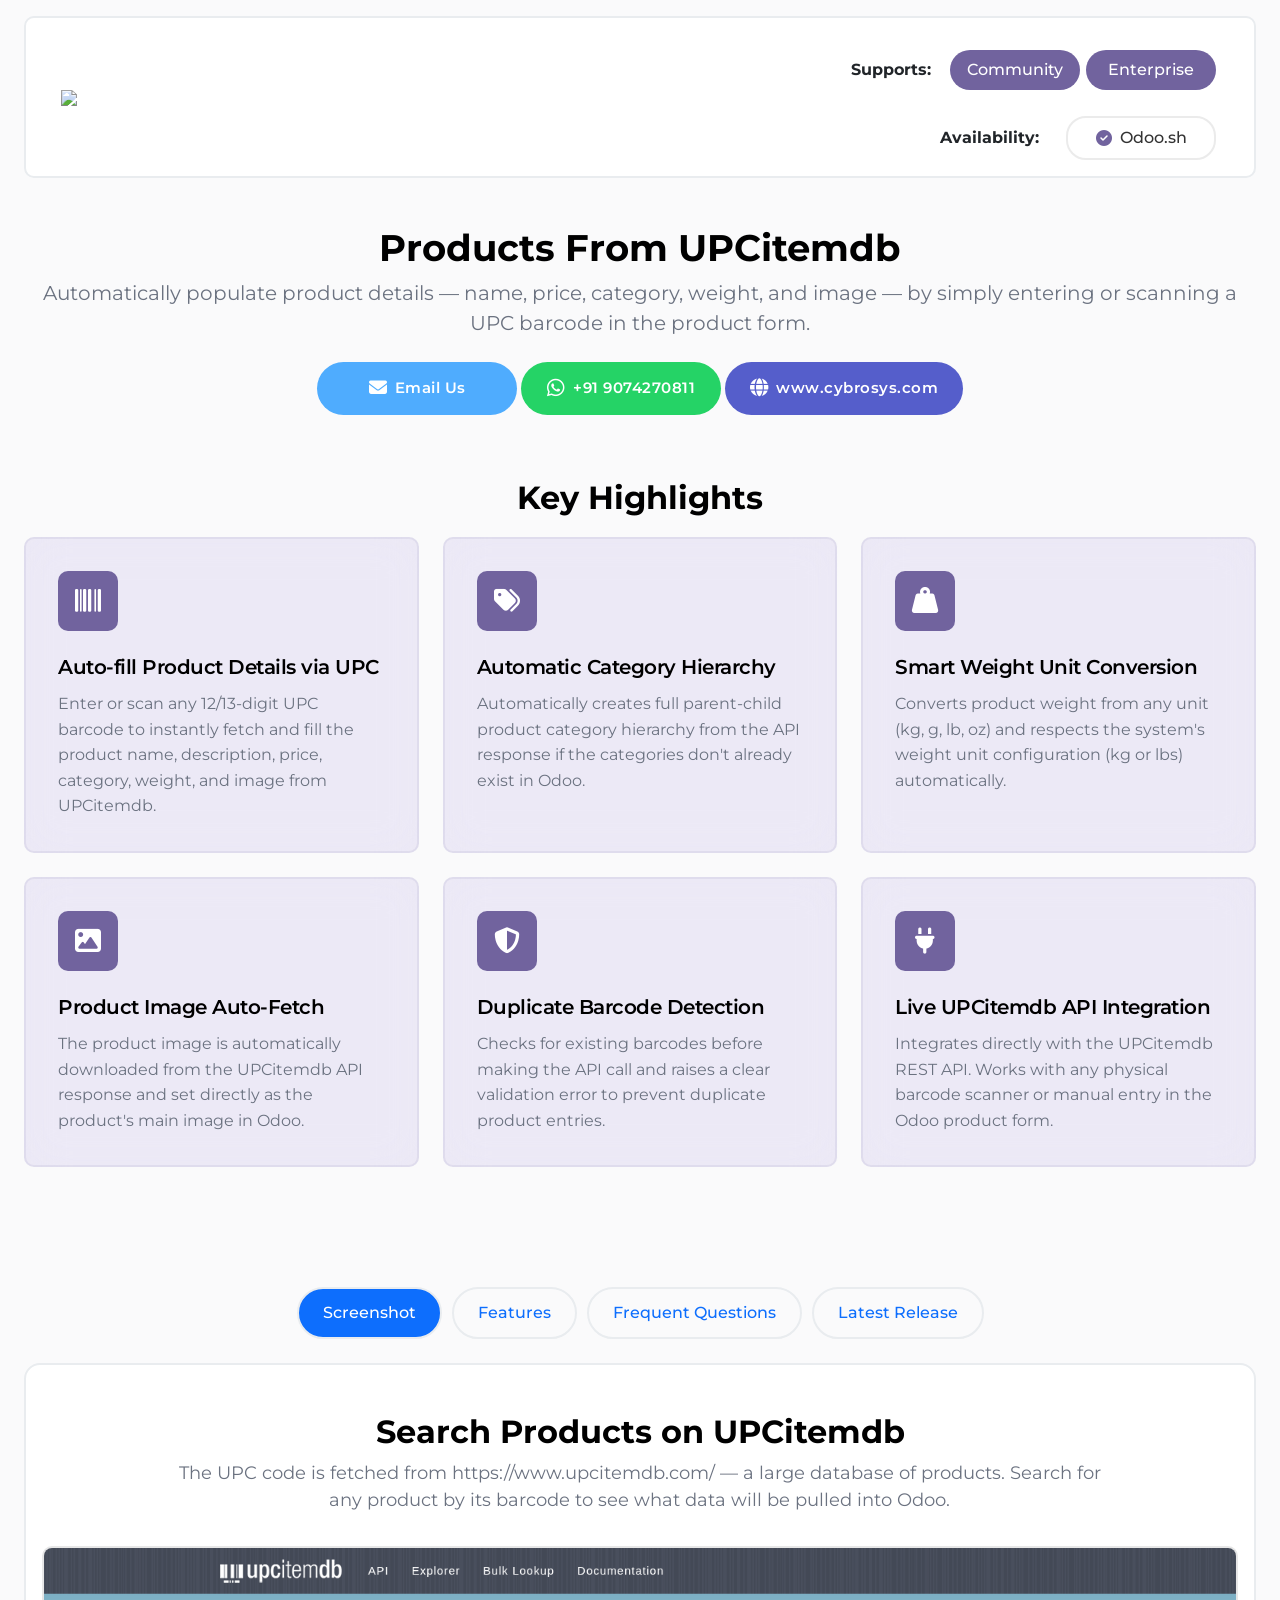
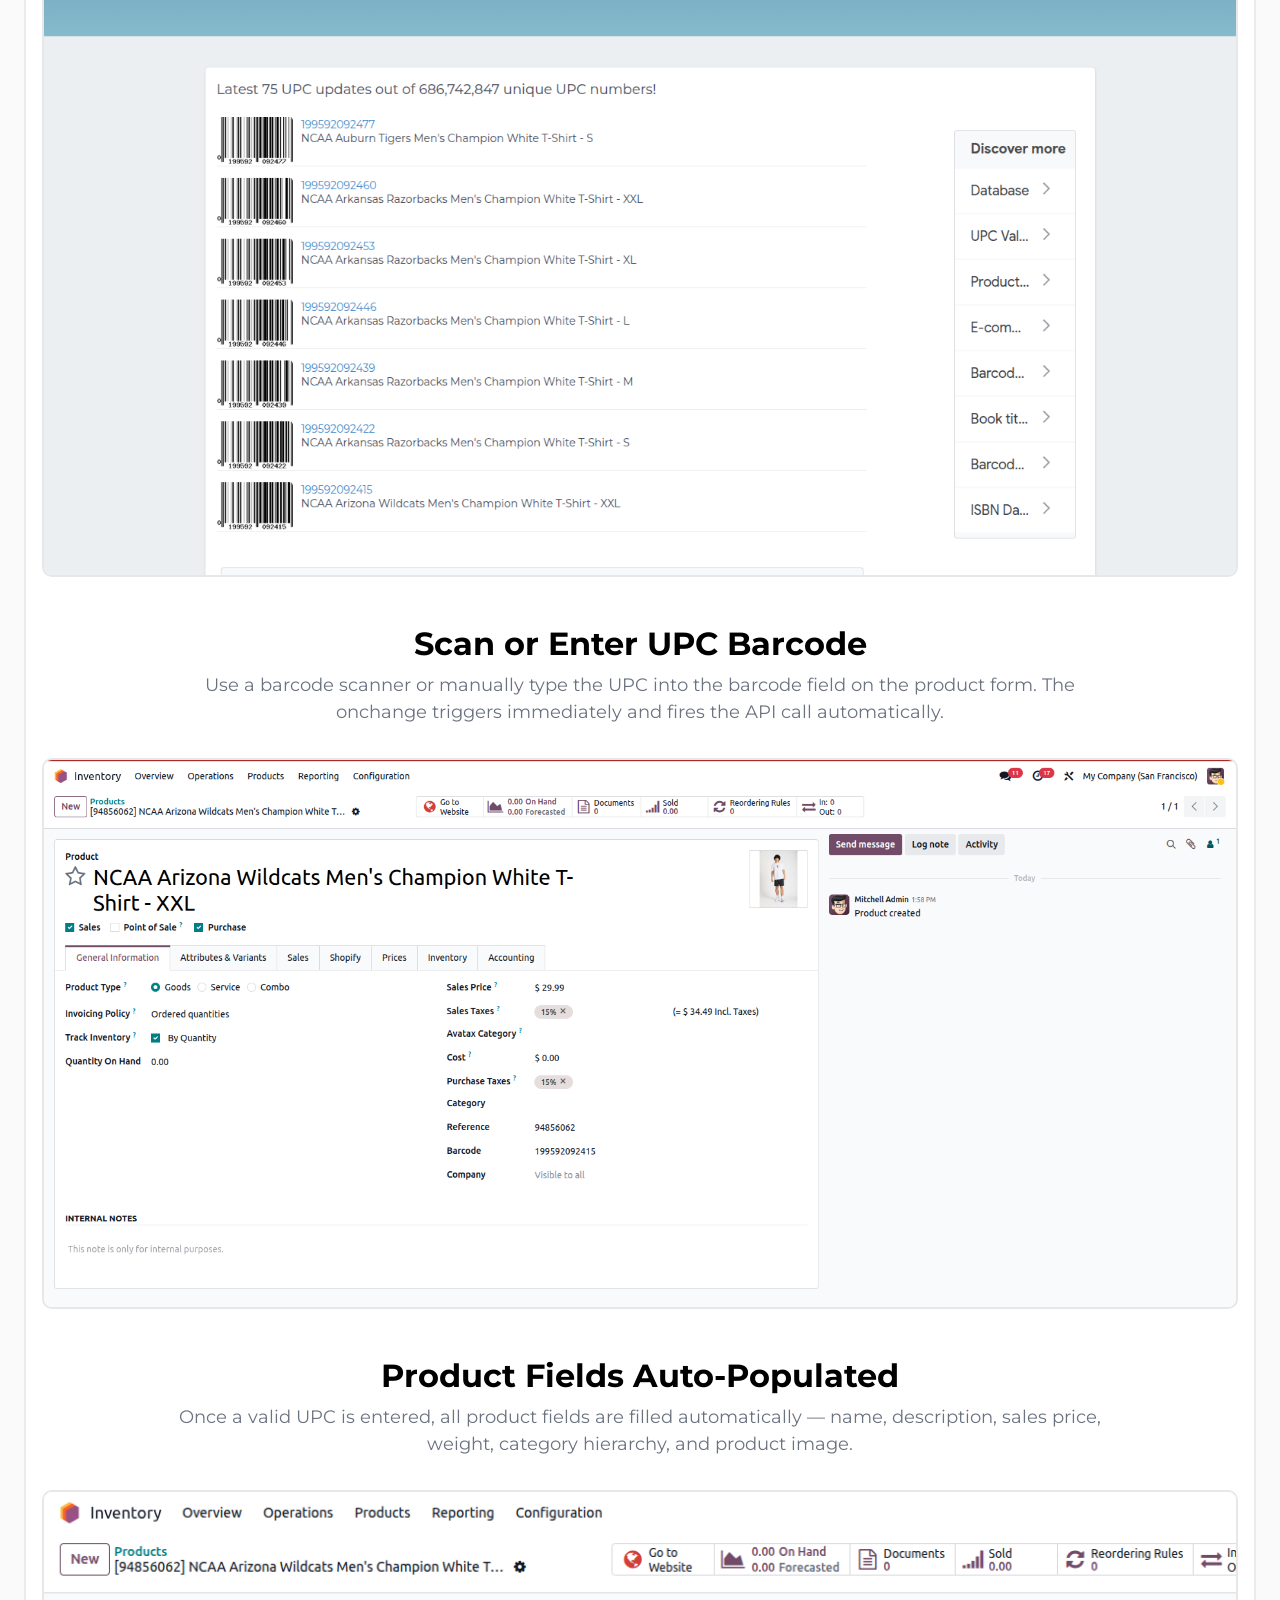
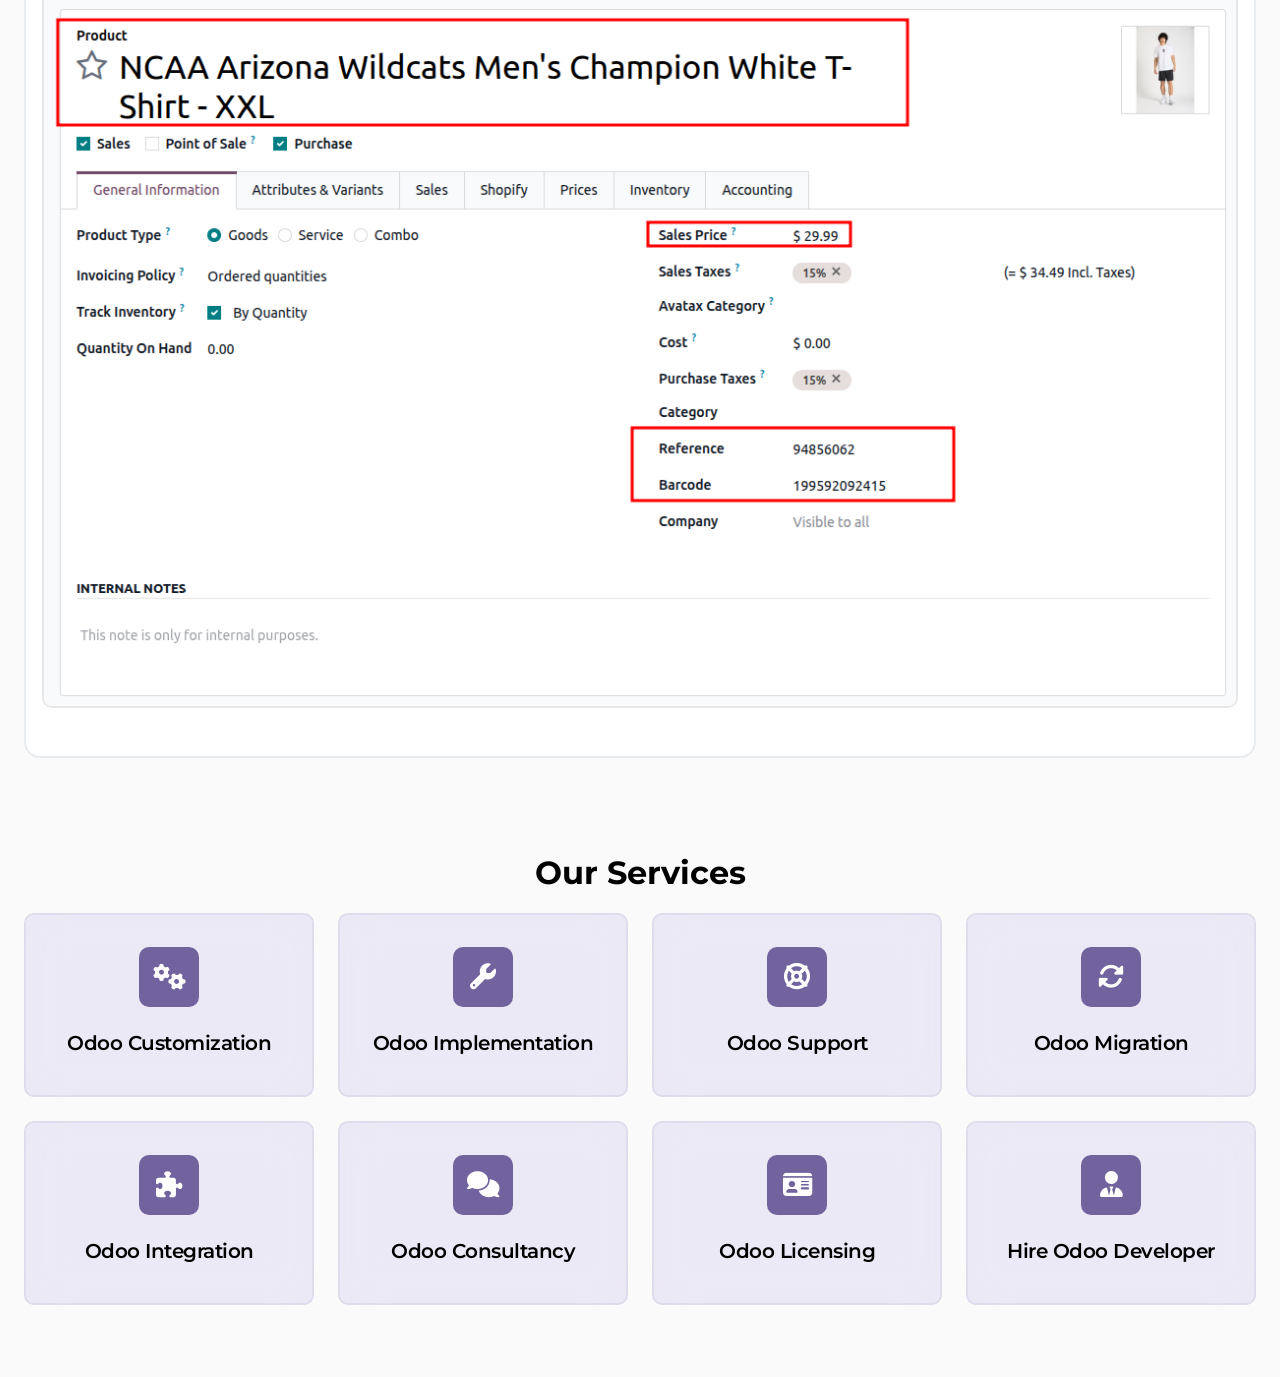
==== commit f0425e6e: "[ADD] upcitemdb integration" ====
--- a/upcitemdb_integration/static/description/index.html
+++ b/upcitemdb_integration/static/description/index.html
@@ -1,670 +1,478 @@
 <!DOCTYPE html>
 <html lang="en">
 <head>
-    <meta charset="UTF-8"/>
-    <meta name="viewport" content="width=device-width, initial-scale=1.0"/>
+    <meta charset="UTF-8" />
+    <meta name="viewport" content="width=device-width, initial-scale=1.0" />
     <title>Products From UPCitemdb</title>
-    <link href="https://cdn.jsdelivr.net/npm/bootstrap@5.0.2/dist/css/bootstrap.min.css" rel="stylesheet"/>
-    <link rel="preconnect" href="https://fonts.googleapis.com">
-    <link rel="preconnect" href="https://fonts.gstatic.com" crossorigin>
-    <link href="https://fonts.googleapis.com/css2?family=Montserrat:ital,wght@0,100..900;1,100..900&display=swap" rel="stylesheet">
-    <link rel="stylesheet" href="https://cdnjs.cloudflare.com/ajax/libs/font-awesome/6.6.0/css/all.min.css"/>
-    <style>
-        :root {
-            --primary-color: #7f54b3;
-            --bg-white: #fff;
-            --text-color: #121212;
-            --text-color-light: #64728f;
-        }
-
-        body {
-            font-family: "Montserrat", sans-serif;
-        }
-
-        .nav-tabs .nav-item.show .nav-link,
-        .nav-tabs .nav-link.active {
-            color: #121212;
-            font-family: Montserrat;
-            font-size: 16px !important;
-            font-weight: 500 !important;
-            border-radius: 30px;
-            line-height: normal;
-            text-transform: capitalize;
-            background-color: #F5F5F5;
-            border: none;
-            margin-bottom: 0;
-            padding: 12px 24px;
-        }
-
-        .nav-tabs .nav-link:focus,
-        .nav-tabs .nav-link:hover {
-            border-color: transparent;
-            isolation: isolate;
-        }
-
-        .nav-tabs .nav-link:focus-visible {
-            border-color: transparent;
-            box-shadow: none;
-        }
-    </style>
+    <link href="https://cdn.jsdelivr.net/npm/bootstrap@5.0.2/dist/css/bootstrap.min.css" rel="stylesheet" />
+    <link rel="preconnect" href="https://fonts.googleapis.com" />
+    <link rel="preconnect" href="https://fonts.gstatic.com" crossorigin />
+    <link href="https://fonts.googleapis.com/css2?family=Montserrat:ital,wght@0,100..900;1,100..900&display=swap" rel="stylesheet" />
+    <link rel="stylesheet" href="https://cdnjs.cloudflare.com/ajax/libs/font-awesome/6.6.0/css/all.min.css" />
 </head>
-<body>
-<div class="container">
-    <div class="my-5">
-
-        <!-- Version Support Badges -->
-        <div class="my-3 d-flex align-items-center justify-content-end">
-            <div class="text-center"
-                 style="background-color:#017E84 !important; font-size:0.8rem !important; color:#fff !important; font-weight:500 !important; padding:4px !important; margin:0 3px !important; border-radius:50px !important; min-width:120px !important">
-                Community
-            </div>
-            <div class="text-center"
-                 style="background-color:#875A7B !important; color:#fff !important; font-size:0.8rem !important; font-weight:500 !important; padding:4px !important; margin:0 3px !important; border-radius:50px !important; min-width:120px !important">
-                Enterprise
-            </div>
-            <div class="text-center"
-                 style="background-color:#7C7BAD !important; color:#fff !important; font-size:0.8rem !important; font-weight:500 !important; padding:4px !important; margin:0 3px !important; border-radius:50px !important; min-width:120px !important">
-                Odoo.sh
-            </div>
-        </div>
-
-        <div class="tab-content" id="myTabContent">
-            <div class="tab-pane fade show active" id="home" role="tabpanel" aria-labelledby="home-tab">
-
-                <!-- Hero Section -->
-                <div class="position-relative" style="border-radius: 16px; background: #f8f8f8; padding: 20px 0;">
-                    <div class="row" style="padding: 2rem 0rem 0 !important;">
-                        <div class="col-lg-8 mx-auto gap-4 d-flex flex-column align-items-center">
-                            <p class="my-1 text-center text-uppercase"
-                               style="letter-spacing: 4px !important; color: #7f54b3; font-weight: bold; text-align: center; font-size: 14px; font-weight: 600; line-height: 15.96px; text-transform: uppercase;">
-                                Create Products Instantly by Scanning UPC Barcodes.
-                            </p>
-                            <h1 class="text-center text-uppercase my-0"
-                                style="color: #121212; font-size: 46px; font-weight: 700; line-height: normal;">
-                                Products From UPCitemdb
-                            </h1>
-                            <p class="text-center" style="font-weight: 400; font-size: 16px; line-height: 28px; color: #64728f; max-width: 600px;">
-                                Automatically populate product details — name, price, category, weight, and image — by simply entering or scanning a UPC barcode.
-                            </p>
-                        </div>
-                        <div class="col-md-12 text-center mt-3">
-                            <a href="mailto:odoo@cybrosys.com" target="_blank"
-                               style="background-color: transparent; border-radius: 35px; font-family: Montserrat; display: inline-block; padding: 7px 33px; border: 1px solid #7f54b3; color: #7f54b3; text-decoration: none;"
-                               class="mx-1 mb-2">
-                                <i class="fa fa-envelope" style="width: 20px; vertical-align: middle;"></i>
-                                <span class="pl-2" style="font-size: 16px; vertical-align: middle;">Email Us</span>
-                            </a>
-                        </div>
-                        <div class="d-flex justify-content-center mt-4">
-                            <img src="assets/screenshots/hero-v17.gif" class="w-100" style="z-index: 3; height: auto; border-radius: 0 0 16px 16px;">
-                        </div>
-                    </div>
-                </div>
-
-                <!-- Key Highlights -->
-                <div class="mt-4" style="border-radius: 16px; padding: 60px 40px; border: 1px solid #EBEEF2; background: #F5F5F7; box-shadow: 0px 5px 20px -11px rgba(0, 0, 0, 0.25);">
+
+<body style="font-family: 'Montserrat', sans-serif; background-color: #71639e08;">
+
+    <!-- HEADER -->
+    <div class="container-fluid px-4">
+        <div class="supports my-3 py-3" style="border: 2px solid #e9ecef; padding: 0 35px; border-radius: 10px; background-color: white;">
+            <div class="row justify-content-between align-items-center">
+                <div class="col-lg-3">
+                    <div class="my-3 mx-auto mx-sm-0" style="width: 250px;">
+                        <img src="//apps.odoocdn.com/apps/assets/17.0/theme_boec/images/Cybrosys.png?fcdde35" style="width: 100%;">
+                    </div>
+                </div>
+                <div class="col-lg-9">
                     <div class="row">
-                        <div class="col-lg-12 d-flex flex-column justify-content-center align-items-center">
-                            <h2 style="color: #121212; text-align: center; font-size: 40px; font-weight: 700; text-transform: uppercase; padding-bottom: 50px;">
-                                Key Highlights
-                            </h2>
-                        </div>
-                        <div class="col-lg-4">
-                            <div class="mb-4 d-flex flex-column justify-content-center gap-3"
-                                 style="border-radius: 12px; border: 1px solid #B6BCCD; background: #FFF; padding: 32px;">
-                                <div class="d-flex justify-content-center align-items-center"
-                                     style="background-color:#7847D9 !important; border-radius:8px !important; height:42px; width:42px">
-                                    <i class="fa fa-barcode" style="color:#fff; font-size:20px;"></i>
-                                </div>
-                                <h5 class="m-0" style="color:#000 !important; font-weight:bold;">
-                                    Auto-fill Product Details via UPC
-                                </h5>
-                                <p class="m-0" style="font-size: 16px; font-weight: 400; color: #64728f;">
-                                    Enter or scan any 12/13-digit UPC barcode to instantly fetch and fill product name, description, price, category, weight, and image.
-                                </p>
-                            </div>
-                        </div>
-                        <div class="col-lg-4">
-                            <div class="mb-4 d-flex flex-column justify-content-center gap-3"
-                                 style="border-radius: 12px; border: 1px solid #B6BCCD; background: #FFF; padding: 32px;">
-                                <div class="d-flex justify-content-center align-items-center"
-                                     style="background-color:#7847D9 !important; border-radius:8px !important; height:42px; width:42px">
-                                    <i class="fa fa-tags" style="color:#fff; font-size:20px;"></i>
-                                </div>
-                                <h5 class="m-0" style="color:#000 !important; font-weight:bold;">
-                                    Automatic Category Hierarchy
-                                </h5>
-                                <p class="m-0" style="font-size: 16px; font-weight: 400; color: #64728f;">
-                                    Automatically creates full parent-child product category hierarchy if it doesn't already exist in Odoo.
-                                </p>
-                            </div>
-                        </div>
-                        <div class="col-lg-4">
-                            <div class="mb-4 d-flex flex-column justify-content-center gap-3"
-                                 style="border-radius: 12px; border: 1px solid #B6BCCD; background: #FFF; padding: 32px;">
-                                <div class="d-flex justify-content-center align-items-center"
-                                     style="background-color:#7847D9 !important; border-radius:8px !important; height:42px; width:42px">
-                                    <i class="fa fa-weight-hanging" style="color:#fff; font-size:20px;"></i>
-                                </div>
-                                <h5 class="m-0" style="color:#000 !important; font-weight:bold;">
-                                    Smart Weight Unit Conversion
-                                </h5>
-                                <p class="m-0" style="font-size: 16px; font-weight: 400; color: #64728f;">
-                                    Converts product weight from any unit (kg, g, lb, oz) based on your Odoo system configuration automatically.
-                                </p>
-                            </div>
-                        </div>
-                    </div>
-                </div>
-
-                <!-- CTA Banner -->
-                <div class="my-5">
-                    <div class="position-relative" style="padding: 5rem 4rem 5rem 4rem; background-color: #0A1425; border-radius: 12px;">
-                        <div class="d-flex flex-column gap-4">
-                            <span style="font-size: 40px; font-weight: 700; color: #fff; line-height: 60px; text-transform: capitalize; width: 450px; font-family: Montserrat;">
-                                Products From UPCitemdb
-                            </span>
-                            <h3 style="font-size: 20px; font-weight: 400; color: #fff; line-height: 32px;">
-                                Ready to streamline your product creation?<br>Get started now!
-                            </h3>
-                            <div class="d-flex gap-3 flex-wrap">
-                                <a href="mailto:odoo@cybrosys.com"
-                                   style="cursor: pointer; border-radius: 16px; display: flex; justify-content: center; align-items: center; gap: 7px; border: 1px solid #ffffff33; background-color: #ffffff14; backdrop-filter: blur(10px); color: #fff; padding: 12px 16px; text-decoration: none;">
-                                    <span style="border-radius: 12px; background-color: #ffffff1a; backdrop-filter: blur(6px); padding: 12px;">
-                                        <i class="fa fa-envelope" style="color:#fff;"></i>
-                                    </span>
-                                    <span style="font-weight: 500; font-family: Montserrat;">odoo@cybrosys.com</span>
-                                </a>
-                                <a href="https://www.cybrosys.com" target="_blank"
-                                   style="cursor: pointer; border-radius: 16px; display: flex; justify-content: center; align-items: center; gap: 7px; border: 1px solid #ffffff33; background-color: #ffffff14; backdrop-filter: blur(10px); color: #fff; padding: 12px 22px; text-decoration: none;">
-                                    <span style="border-radius: 12px; background-color: #ffffff1a; backdrop-filter: blur(6px); padding: 12px;">
-                                        <i class="fa fa-globe" style="color:#fff;"></i>
-                                    </span>
-                                    <span style="font-weight: 500; font-family: Montserrat;">www.cybrosys.com</span>
-                                </a>
-                            </div>
-                        </div>
-                    </div>
-                </div>
-
-                <!-- Screenshots / Features / FAQ / Releases Tabs -->
-                <div class="mb-4 bg-white" style="border: 1px solid #EBEEF2; border-radius: 6px; box-shadow: 0px 8px 20px -4px rgba(0, 0, 0, 0.10);">
-                    <div>
-                        <ul class="nav nav-tabs justify-content-center bg-white py-2" id="myTab" role="tablist" style="border-radius: 6px 6px 0 0;">
-                            <li class="nav-item">
-                                <a aria-controls="overview" aria-bs-selected="true" class="nav-link active" data-bs-toggle="tab" href="#overview" id="overview-tab" role="tab"
-                                   style="color:#121212; font-weight:500; font-size:16px">Screenshots</a>
-                            </li>
-                            <li class="nav-item">
-                                <a aria-controls="feature" aria-bs-selected="false" class="nav-link py-2" data-bs-toggle="tab" href="#feature" id="feature-tab" role="tab"
-                                   style="color:#121212; font-weight:500; font-size:16px">Features</a>
-                            </li>
-                            <li class="nav-item">
-                                <a aria-controls="faq" aria-bs-selected="false" class="nav-link" data-bs-toggle="tab" href="#faq" id="faq-tab" role="tab"
-                                   style="color:#121212; font-weight:500; font-size:16px">FAQs</a>
-                            </li>
-                            <li class="nav-item">
-                                <a aria-controls="releases" aria-bs-selected="false" class="nav-link" data-bs-toggle="tab" href="#releases" id="releases-tab" role="tab"
-                                   style="color:#121212; font-weight:500; font-size:16px">Releases</a>
-                            </li>
-                        </ul>
-                    </div>
-
-                    <div class="tab-content p-md-5 p-2 py-3" id="myTabContent2">
-
-                        <!-- Screenshots Tab -->
-                        <div aria-labelledby="overview-tab" class="tab-pane fade show active" id="overview" role="tabpanel">
-
-                            <div class="position-relative mb-4" style="border-radius:10px; background-color:#f4f4f4">
-                                <div class="p-md-5 p-3 position-relative">
-                                    <div class="row">
-                                        <div class="col-md-12">
-                                            <h1 style="font-weight: bold; line-height: 120%; text-align: center; text-transform: capitalize; font-size: 40px;">
-                                                <span style="color:#121212;">Search for Products on </span>
-                                                <span style="color: #7f54b3;">UPCitemdb</span>
-                                            </h1>
-                                        </div>
-                                        <div class="col-md-12 mb-4">
-                                            <p style="font-weight:400; font-size:16px; line-height:150%; text-align:center; color:#64728f;">
-                                                The UPC code is fetched from https://www.upcitemdb.com/ — a large database of products with UPC codes available for lookup.
-                                            </p>
-                                        </div>
-                                        <div class="col-md-12 text-center">
-                                            <div class="d-inline-block p-3 shadow-sm" style="background-color:#fff; border-radius:10px;">
-                                                <img alt="UPCitemdb Search" class="img-fluid" loading="lazy" src="assets/screenshots/1.png" style="min-height: 1px;">
-                                            </div>
-                                        </div>
-                                    </div>
-                                </div>
-                            </div>
-
-                            <div class="position-relative mb-4" style="border-radius:10px; background-color:#f4f4f4">
-                                <div class="p-md-5 p-3 position-relative">
-                                    <div class="row">
-                                        <div class="col-md-12">
-                                            <h1 style="font-weight: bold; line-height: 120%; text-align: center; text-transform: capitalize; font-size: 40px;">
-                                                <span style="color:#121212;">Scan or Enter </span>
-                                                <span style="color: #7f54b3;">UPC Barcode</span>
-                                            </h1>
-                                        </div>
-                                        <div class="col-md-12 mb-4">
-                                            <p style="font-weight:400; font-size:16px; line-height:150%; text-align:center; color:#64728f;">
-                                                Use a barcode scanner or manually enter the UPC code in the barcode field. All related product fields are automatically populated from the API response.
-                                            </p>
-                                        </div>
-                                        <div class="col-md-12 text-center">
-                                            <div class="d-inline-block p-3 shadow-sm" style="background-color:#fff; border-radius:10px;">
-                                                <img alt="Scan Barcode" class="img-fluid" loading="lazy" src="assets/screenshots/2.png" style="min-height: 1px;">
-                                            </div>
-                                        </div>
-                                    </div>
-                                </div>
-                            </div>
-
-                            <div class="position-relative mb-4" style="border-radius:10px; background-color:#f4f4f4">
-                                <div class="p-md-5 p-3 position-relative">
-                                    <div class="row">
-                                        <div class="col-md-12">
-                                            <h1 style="font-weight: bold; line-height: 120%; text-align: center; text-transform: capitalize; font-size: 40px;">
-                                                <span style="color:#121212;">Product Fields </span>
-                                                <span style="color: #7f54b3;">Auto-Populated</span>
-                                            </h1>
-                                        </div>
-                                        <div class="col-md-12 mb-4">
-                                            <p style="font-weight:400; font-size:16px; line-height:150%; text-align:center; color:#64728f;">
-                                                Once a valid UPC is entered, the product form is filled automatically with name, description, sales price, weight, category, and product image.
-                                            </p>
-                                        </div>
-                                        <div class="col-md-12 text-center">
-                                            <div class="d-inline-block p-3 shadow-sm" style="background-color:#fff; border-radius:10px;">
-                                                <img alt="Product Auto-Populated" class="img-fluid" loading="lazy" src="assets/screenshots/3.png" style="min-height: 1px;">
-                                            </div>
-                                        </div>
-                                    </div>
-                                </div>
-                            </div>
-
-                        </div>
-
-                        <!-- Features Tab -->
-                        <div aria-labelledby="feature-tab" class="tab-pane fade show py-1" id="feature" role="tabpanel">
-                            <div class="row py-4">
-                                <div class="col-md-6 col-sm-12 p-3">
-                                    <div class="d-flex flex-column align-items-start h-100" style="padding:30px; border-radius:12px; background-color:#faf8ff;">
-                                        <div class="d-flex align-items-center justify-content-center">
-                                            <div class="d-flex align-items-center justify-content-center"
-                                                 style="width:36px; height:36px; border-radius:50%; background-color:#7847D9; margin-right:10px; flex-shrink:0;">
-                                                <i class="fa fa-star" style="color:#fff; font-size:14px;"></i>
-                                            </div>
-                                            <p style="color:#1A202C; font-weight:600; font-size:1.1rem; margin-bottom:0;">
-                                                Available in Odoo 18.0 Community, Enterprise and Odoo.sh
-                                            </p>
-                                        </div>
-                                    </div>
-                                </div>
-                                <div class="col-md-6 col-sm-12 p-3">
-                                    <div class="d-flex flex-column align-items-start h-100" style="padding:30px; border-radius:12px; background-color:#faf8ff;">
-                                        <div class="d-flex align-items-center justify-content-center">
-                                            <div class="d-flex align-items-center justify-content-center"
-                                                 style="width:36px; height:36px; border-radius:50%; background-color:#7847D9; margin-right:10px; flex-shrink:0;">
-                                                <i class="fa fa-star" style="color:#fff; font-size:14px;"></i>
-                                            </div>
-                                            <p style="color:#1A202C; font-weight:600; font-size:1.1rem; margin-bottom:0;">
-                                                Easy product creation using UPC barcode
-                                            </p>
-                                        </div>
-                                    </div>
-                                </div>
-                                <div class="col-md-6 col-sm-12 p-3">
-                                    <div class="d-flex flex-column align-items-start h-100" style="padding:30px; border-radius:12px; background-color:#faf8ff;">
-                                        <div class="d-flex align-items-center justify-content-center">
-                                            <div class="d-flex align-items-center justify-content-center"
-                                                 style="width:36px; height:36px; border-radius:50%; background-color:#7847D9; margin-right:10px; flex-shrink:0;">
-                                                <i class="fa fa-star" style="color:#fff; font-size:14px;"></i>
-                                            </div>
-                                            <p style="color:#1A202C; font-weight:600; font-size:1.1rem; margin-bottom:0;">
-                                                Auto-fetches name, description, price, weight, category and image
-                                            </p>
-                                        </div>
-                                    </div>
-                                </div>
-                                <div class="col-md-6 col-sm-12 p-3">
-                                    <div class="d-flex flex-column align-items-start h-100" style="padding:30px; border-radius:12px; background-color:#faf8ff;">
-                                        <div class="d-flex align-items-center justify-content-center">
-                                            <div class="d-flex align-items-center justify-content-center"
-                                                 style="width:36px; height:36px; border-radius:50%; background-color:#7847D9; margin-right:10px; flex-shrink:0;">
-                                                <i class="fa fa-star" style="color:#fff; font-size:14px;"></i>
-                                            </div>
-                                            <p style="color:#1A202C; font-weight:600; font-size:1.1rem; margin-bottom:0;">
-                                                Automatically creates product category hierarchy if not present
-                                            </p>
-                                        </div>
-                                    </div>
-                                </div>
-                                <div class="col-md-6 col-sm-12 p-3">
-                                    <div class="d-flex flex-column align-items-start h-100" style="padding:30px; border-radius:12px; background-color:#faf8ff;">
-                                        <div class="d-flex align-items-center justify-content-center">
-                                            <div class="d-flex align-items-center justify-content-center"
-                                                 style="width:36px; height:36px; border-radius:50%; background-color:#7847D9; margin-right:10px; flex-shrink:0;">
-                                                <i class="fa fa-star" style="color:#fff; font-size:14px;"></i>
-                                            </div>
-                                            <p style="color:#1A202C; font-weight:600; font-size:1.1rem; margin-bottom:0;">
-                                                Smart weight unit conversion based on system settings
-                                            </p>
-                                        </div>
-                                    </div>
-                                </div>
-                                <div class="col-md-6 col-sm-12 p-3">
-                                    <div class="d-flex flex-column align-items-start h-100" style="padding:30px; border-radius:12px; background-color:#faf8ff;">
-                                        <div class="d-flex align-items-center justify-content-center">
-                                            <div class="d-flex align-items-center justify-content-center"
-                                                 style="width:36px; height:36px; border-radius:50%; background-color:#7847D9; margin-right:10px; flex-shrink:0;">
-                                                <i class="fa fa-star" style="color:#fff; font-size:14px;"></i>
-                                            </div>
-                                            <p style="color:#1A202C; font-weight:600; font-size:1.1rem; margin-bottom:0;">
-                                                Duplicate barcode detection with validation error
-                                            </p>
-                                        </div>
-                                    </div>
-                                </div>
-                            </div>
-                        </div>
-
-                        <!-- FAQ Tab -->
-                        <div aria-labelledby="faq-tab" class="tab-pane fade show" id="faq" role="tabpanel">
-                            <div class="row" style="background-color:#fff !important;">
-                                <div class="col-md-12">
-                                    <div class="accordion" id="accordion_faq">
-
-                                        <div style="margin:1rem 0rem;">
-                                            <div aria-expanded="false" class="card-header collapsed"
-                                                 data-bs-toggle="collapse" data-bs-target="#collapseFAQ1"
-                                                 href="#collapseFAQ1" aria-controls="collapseFAQ1"
-                                                 style="cursor: pointer; background-color:#f8f8f8; border:none; border-top-right-radius:10px; border-top-left-radius:10px; padding: 12px 24px;">
-                                                <a class="card-title text-decoration-none"
-                                                   style="font-size:18px; line-height:30px; font-weight:500; color:#040f3a;">
-                                                    What does this module do?
-                                                    <i class="fa fa-chevron-down float-end" style="font-size:16px; margin-top:6px;"></i>
-                                                </a>
-                                            </div>
-                                            <div class="accordion-collapse collapse" data-bs-parent="#accordion_faq" id="collapseFAQ1"
-                                                 style="box-shadow: rgba(0,0,0,0.05) 0px 6px 24px 0px; border: 1px solid #f8f8f8; border-bottom-right-radius:10px; border-bottom-left-radius:10px;">
-                                                <p style="padding:0.75rem 1.25rem; font-size:16px; line-height:27px; color:#888; font-weight:normal;">
-                                                    This module allows you to create new products in Odoo by simply entering or scanning a UPC barcode. It fetches product data from the UPCitemdb API and auto-fills all relevant fields in the product form.
-                                                </p>
-                                            </div>
-                                        </div>
-
-                                        <div style="margin:1rem 0rem;">
-                                            <div aria-expanded="false" class="card-header collapsed"
-                                                 data-bs-toggle="collapse" data-bs-target="#collapseFAQ2"
-                                                 style="cursor: pointer; background-color:#f8f8f8; border:1px solid #f8f8f8; border-top-right-radius:10px; border-top-left-radius:10px; padding: 12px 24px;">
-                                                <a class="card-title text-decoration-none"
-                                                   style="font-size:18px; line-height:30px; font-weight:500; color:#040f3a;">
-                                                    Which barcode formats are supported?
-                                                    <i class="fa fa-chevron-down float-end" style="font-size:16px; margin-top:6px;"></i>
-                                                </a>
-                                            </div>
-                                            <div class="accordion-collapse collapse" data-bs-parent="#accordion_faq" id="collapseFAQ2"
-                                                 style="box-shadow: rgba(0,0,0,0.05) 0px 6px 24px 0px; border: 1px solid #f8f8f8; border-bottom-right-radius:10px; border-bottom-left-radius:10px;">
-                                                <p style="padding:0.75rem 1.25rem; font-size:16px; line-height:27px; color:#888; font-weight:normal;">
-                                                    The module supports standard UPC-A (12-digit) and EAN-13 (13-digit) barcodes, which are the most common formats found on consumer products worldwide.
-                                                </p>
-                                            </div>
-                                        </div>
-
-                                        <div style="margin:1rem 0rem;">
-                                            <div aria-expanded="false" class="card-header collapsed"
-                                                 data-bs-toggle="collapse" data-bs-target="#collapseFAQ3"
-                                                 style="cursor: pointer; background-color:#f8f8f8; border:1px solid #f8f8f8; border-top-right-radius:10px; border-top-left-radius:10px; padding: 12px 24px;">
-                                                <a class="card-title text-decoration-none"
-                                                   style="font-size:18px; line-height:30px; font-weight:500; color:#040f3a;">
-                                                    What happens if the UPC is not found?
-                                                    <i class="fa fa-chevron-down float-end" style="font-size:16px; margin-top:6px;"></i>
-                                                </a>
-                                            </div>
-                                            <div class="accordion-collapse collapse" data-bs-parent="#accordion_faq" id="collapseFAQ3"
-                                                 style="box-shadow: rgba(0,0,0,0.05) 0px 6px 24px 0px; border: 1px solid #f8f8f8; border-bottom-right-radius:10px; border-bottom-left-radius:10px;">
-                                                <p style="padding:0.75rem 1.25rem; font-size:16px; line-height:27px; color:#888; font-weight:normal;">
-                                                    If the barcode is not found in the UPCitemdb database, a validation error "Invalid UPC" will be displayed. The trial API allows approximately 100 requests per day.
-                                                </p>
-                                            </div>
-                                        </div>
-
-                                        <div style="margin:1rem 0rem;">
-                                            <div aria-expanded="false" class="card-header collapsed"
-                                                 data-bs-toggle="collapse" data-bs-target="#collapseFAQ4"
-                                                 style="cursor: pointer; background-color:#f8f8f8; border:1px solid #f8f8f8; border-top-right-radius:10px; border-top-left-radius:10px; padding: 12px 24px;">
-                                                <a class="card-title text-decoration-none"
-                                                   style="font-size:18px; line-height:30px; font-weight:500; color:#040f3a;">
-                                                    Does it work with a barcode scanner device?
-                                                    <i class="fa fa-chevron-down float-end" style="font-size:16px; margin-top:6px;"></i>
-                                                </a>
-                                            </div>
-                                            <div class="accordion-collapse collapse" data-bs-parent="#accordion_faq" id="collapseFAQ4"
-                                                 style="box-shadow: rgba(0,0,0,0.05) 0px 6px 24px 0px; border: 1px solid #f8f8f8; border-bottom-right-radius:10px; border-bottom-left-radius:10px;">
-                                                <p style="padding:0.75rem 1.25rem; font-size:16px; line-height:27px; color:#888; font-weight:normal;">
-                                                    Yes! You can use a physical barcode scanner to scan the UPC directly into the barcode field in the Odoo product form. The onchange will trigger automatically once the value is entered.
-                                                </p>
-                                            </div>
-                                        </div>
-
-                                    </div>
-                                </div>
-                            </div>
-                        </div>
-
-                        <!-- Releases Tab -->
-                        <div aria-labelledby="releases-tab" class="tab-pane fade show" id="releases" role="tabpanel">
-                            <div class="row pt-5 m-0">
-                                <div class="col-md-3">
-                                    <h4 style="font-size:16px; font-weight:600; color:#514F4F; margin:0; line-height:26px;">
-                                        Latest Release 18.0.1.0.0
-                                    </h4>
-                                    <span style="font-size:14px; color:#7A7979; display:block; margin-bottom:20px;">
-                                        30th January 2024
-                                    </span>
-                                </div>
-                                <div class="col-md-8">
-                                    <div style="padding:0 0 40px;">
-                                        <div style="margin:0 0 10px;">
-                                            <div style="display:inline-block; padding:0px 8px; color:#514F4F; background-color:#FFD8D8; border-radius:20px;">
-                                                Add
-                                            </div>
-                                        </div>
-                                        <div class="d-flex m-0" style="color:#7A7979;">
-                                            <ul class="pl-3 mb-0">
-                                                <li>Initial Commit for Products From UPCitemdb.</li>
-                                            </ul>
-                                        </div>
-                                    </div>
-                                    <div style="padding:0 0 0; border-bottom:1px solid #E3E3E3;"></div>
-                                </div>
-                            </div>
-                        </div>
-
-                    </div>
-                </div>
-
-                <!-- Related Products -->
-                <section class="mt-5">
-                    <h2 style="color: #091E42; font-family: Montserrat; text-align: center; margin: 25px auto; text-transform: uppercase;">
-                        <b>Related Products</b>
-                    </h2>
-                    <div id="demo" class="row carousel slide mt-4 mb-4" data-bs-ride="carousel">
-                        <div class="carousel-inner">
-                            <div class="carousel-item active">
-                                <div class="row px-4">
-                                    <div class="col-md-4 mb-3 mt-3" style="padding: 10px;">
-                                        <a href="https://apps.odoo.com/apps/modules/18.0/mrp_work_order_print/" target="_blank" style="color: #000; text-decoration: none;">
-                                            <div style="border-radius: 6px; padding: 16px; border: 1px solid #cbcbcb;" class="shadow-sm">
-                                                <img class="img img-responsive" style="max-width: 100%;" src="assets/modules/module_image-1.jpeg"/>
-                                                <h4 class="text-truncate" style="text-align:center; font-weight: 600; padding-top: 16px; font-size: 18px; padding-bottom: 8px; margin-bottom: 0px;">
-                                                    Print Work Order Details</h4>
-                                            </div>
-                                        </a>
-                                    </div>
-                                    <div class="col-md-4 mb-3 mt-3" style="padding: 10px;">
-                                        <a href="https://apps.odoo.com/apps/modules/18.0/top_selling_product_report/" target="_blank" style="color: #000; text-decoration: none;">
-                                            <div style="border-radius: 6px; padding: 16px; border: 1px solid #cbcbcb;" class="shadow-sm">
-                                                <img class="img img-responsive" style="max-width: 100%;" src="assets/modules/module_image (1).png"/>
-                                                <h4 class="text-truncate" style="text-align:center; font-weight: 600; padding-top: 16px; font-size: 18px; padding-bottom: 8px; margin-bottom: 0px;">
-                                                    Top/Least Selling Product Report</h4>
-                                            </div>
-                                        </a>
-                                    </div>
-                                    <div class="col-md-4 mb-3 mt-3" style="padding: 10px;">
-                                        <a href="https://apps.odoo.com/apps/modules/18.0/sale_product_image/" target="_blank" style="color: #000; text-decoration: none;">
-                                            <div style="border-radius: 6px; padding: 16px; border: 1px solid #cbcbcb;" class="shadow-sm">
-                                                <img class="img img-responsive" style="max-width: 100%;" src="assets/modules/module_image.jpeg"/>
-                                                <h4 class="text-truncate" style="text-align:center; font-weight: 600; padding-top: 16px; font-size: 18px; padding-bottom: 8px; margin-bottom: 0px;">
-                                                    Sale Order Line Images</h4>
-                                            </div>
-                                        </a>
-                                    </div>
-                                </div>
-                            </div>
-                            <div class="carousel-item">
-                                <div class="row px-4">
-                                    <div class="col-md-4 mb-3 mt-3" style="padding: 10px;">
-                                        <a href="https://apps.odoo.com/apps/modules/18.0/product_discount_limit/" target="_blank" style="color: #000; text-decoration: none;">
-                                            <div style="border-radius: 6px; padding: 16px; border: 1px solid #cbcbcb;" class="shadow-sm">
-                                                <img class="img img-responsive" style="max-width: 100%;" src="assets/modules/module_image (1).jpeg"/>
-                                                <h4 class="text-truncate" style="text-align:center; font-weight: 600; padding-top: 16px; font-size: 18px; padding-bottom: 8px; margin-bottom: 0px;">
-                                                    Product Discount Limit</h4>
-                                            </div>
-                                        </a>
-                                    </div>
-                                    <div class="col-md-4 mb-3 mt-3" style="padding: 10px;">
-                                        <a href="https://apps.odoo.com/apps/modules/18.0/individual_product_report/" target="_blank" style="color: #000; text-decoration: none;">
-                                            <div style="border-radius: 6px; padding: 16px; border: 1px solid #cbcbcb;" class="shadow-sm">
-                                                <img class="img img-responsive" style="max-width: 100%;" src="assets/modules/module_image (2).png"/>
-                                                <h4 class="text-truncate" style="text-align:center; font-weight: 600; padding-top: 16px; font-size: 18px; padding-bottom: 8px; margin-bottom: 0px;">
-                                                    Product Sale Report Graph View</h4>
-                                            </div>
-                                        </a>
-                                    </div>
-                                    <div class="col-md-4 mb-3 mt-3" style="padding: 10px;">
-                                        <a href="https://apps.odoo.com/apps/modules/18.0/sale_report_advanced/" target="_blank" style="color: #000; text-decoration: none;">
-                                            <div style="border-radius: 6px; padding: 16px; border: 1px solid #cbcbcb;" class="shadow-sm">
-                                                <img class="img img-responsive" style="max-width: 100%;" src="assets/modules/module_image.png"/>
-                                                <h4 class="text-truncate" style="text-align:center; font-weight: 600; padding-top: 16px; font-size: 18px; padding-bottom: 8px; margin-bottom: 0px;">
-                                                    Advanced Sales Reports</h4>
-                                            </div>
-                                        </a>
-                                    </div>
-                                </div>
-                            </div>
-                        </div>
-                        <a class="carousel-control-prev" href="#demo" data-bs-slide="prev" style="margin-left: -30px; width: 35px; color: #000;">
-                            <span class="carousel-control-prev-icon">
-                                <i class="fa fa-chevron-left" style="font-size:24px;"></i>
-                            </span>
-                        </a>
-                        <a class="carousel-control-next" href="#demo" data-bs-slide="next" style="margin-right: -30px; width: 35px; color: #000;">
-                            <span class="carousel-control-next-icon">
-                                <i class="fa fa-chevron-right" style="font-size:24px;"></i>
-                            </span>
-                        </a>
-                    </div>
-                </section>
-
-                <!-- Our Services -->
-                <section id="services" class="mt-5" style="border-radius: 16px; border: 1px solid #EBEEF2; background: #FFF; padding: 60px 40px; box-shadow: 0px 5px 20px -11px rgba(0, 0, 0, 0.25);">
-                    <div class="text-center mt-4">
-                        <h3 class="mb-0" style="color: #000; text-align: center; font-family: Montserrat; font-size: 40px; font-weight: 700; text-transform: uppercase; padding-bottom: 50px;">
-                            Our Services
-                        </h3>
-                    </div>
-                    <div class="row mt-3">
-                        <div class="col-lg-3 col-sm-12 mb-3">
-                            <div class="btn-lg btn-block p-4 mb-2 d-flex flex-column justify-content-center align-items-center"
-                                 style="font-size:25px; font-weight:bold; background-color:#FFE2E5; margin:auto; gap: 16px; border-radius: 8px;">
-                                <div class="d-flex justify-content-center align-items-center"
-                                     style="background-color:#FA5A7D; border-radius:50%; height:56px; width:56px">
-                                    <i class="fa fa-cogs" style="color:#fff; font-size:22px;"></i>
-                                </div>
-                                <span style="font-size: 18px; color: var(--text-color); font-weight: 600;">Odoo Customization</span>
-                            </div>
-                        </div>
-                        <div class="col-lg-3 col-sm-12 mb-3">
-                            <div class="btn-lg btn-block p-4 mb-2 d-flex flex-column justify-content-center align-items-center"
-                                 style="font-size:25px; font-weight:bold; background-color:#FFF4DE; margin:auto; gap: 16px; border-radius: 8px;">
-                                <div class="d-flex justify-content-center align-items-center"
-                                     style="background-color:#FF947A; border-radius:50%; height:56px; width:56px">
-                                    <i class="fa fa-wrench" style="color:#fff; font-size:22px;"></i>
-                                </div>
-                                <span style="font-size: 18px; color: var(--text-color); font-weight: 600;">Odoo Implementation</span>
-                            </div>
-                        </div>
-                        <div class="col-lg-3 col-sm-12 mb-3">
-                            <div class="btn-lg btn-block p-4 mb-2 d-flex flex-column justify-content-center align-items-center"
-                                 style="font-size:25px; font-weight:bold; background-color:#DCFCE7; margin:auto; gap: 16px; border-radius: 8px;">
-                                <div class="d-flex justify-content-center align-items-center"
-                                     style="background-color:#3CD856; border-radius:50%; height:56px; width:56px">
-                                    <i class="fa fa-life-ring" style="color:#fff; font-size:22px;"></i>
-                                </div>
-                                <span style="font-size: 18px; color: var(--text-color); font-weight: 600;">Odoo Support</span>
-                            </div>
-                        </div>
-                        <div class="col-lg-3 col-sm-12 mb-3">
-                            <div class="btn-lg btn-block p-4 mb-2 d-flex flex-column justify-content-center align-items-center"
-                                 style="font-size:25px; font-weight:bold; background-color:#F3E8FF; margin:auto; gap: 16px; border-radius: 8px;">
-                                <div class="d-flex justify-content-center align-items-center"
-                                     style="background-color:#BF83FF; border-radius:50%; height:56px; width:56px">
-                                    <i class="fa fa-sync-alt" style="color:#fff; font-size:22px;"></i>
-                                </div>
-                                <span style="font-size: 18px; color: var(--text-color); font-weight: 600;">Odoo Migration</span>
-                            </div>
-                        </div>
-                        <div class="col-lg-3 col-sm-12 mb-3">
-                            <div class="btn-lg btn-block p-4 mb-2 d-flex flex-column justify-content-center align-items-center"
-                                 style="font-size:25px; font-weight:bold; background-color:#F1F9FF; margin:auto; gap: 16px; border-radius: 8px;">
-                                <div class="d-flex justify-content-center align-items-center"
-                                     style="background-color:#01649C; border-radius:50%; height:56px; width:56px">
-                                    <i class="fa fa-puzzle-piece" style="color:#fff; font-size:22px;"></i>
-                                </div>
-                                <span style="font-size: 18px; color: var(--text-color); font-weight: 600;">Odoo Integration</span>
-                            </div>
-                        </div>
-                        <div class="col-lg-3 col-sm-12 mb-3">
-                            <div class="btn-lg btn-block p-4 mb-2 d-flex flex-column justify-content-center align-items-center"
-                                 style="font-size:25px; font-weight:bold; background-color:#EDF8ED; margin:auto; gap: 16px; border-radius: 8px;">
-                                <div class="d-flex justify-content-center align-items-center"
-                                     style="background-color:#69CC70; border-radius:50%; height:56px; width:56px">
-                                    <i class="fa fa-comments" style="color:#fff; font-size:22px;"></i>
-                                </div>
-                                <span style="font-size: 18px; color: var(--text-color); font-weight: 600;">Odoo Consultancy</span>
-                            </div>
-                        </div>
-                        <div class="col-lg-3 col-sm-12 mb-3">
-                            <div class="btn-lg btn-block p-4 mb-2 d-flex flex-column justify-content-center align-items-center"
-                                 style="font-size:25px; font-weight:bold; background-color:#F1F6FF; margin:auto; gap: 16px; border-radius: 8px;">
-                                <div class="d-flex justify-content-center align-items-center"
-                                     style="background-color:#2E4556; border-radius:50%; height:56px; width:56px">
-                                    <i class="fa fa-id-card" style="color:#fff; font-size:22px;"></i>
-                                </div>
-                                <span style="font-size: 18px; color: var(--text-color); font-weight: 600;">Odoo Licensing</span>
-                            </div>
-                        </div>
-                        <div class="col-lg-3 col-sm-12 mb-3">
-                            <div class="btn-lg btn-block p-4 mb-2 d-flex flex-column justify-content-center align-items-center"
-                                 style="font-size:25px; font-weight:bold; background-color:#FAF6EA; margin:auto; gap: 16px; border-radius: 8px;">
-                                <div class="d-flex justify-content-center align-items-center"
-                                     style="background-color:#FCD12C; border-radius:50%; height:56px; width:56px">
-                                    <i class="fa fa-user-tie" style="color:#fff; font-size:22px;"></i>
-                                </div>
-                                <span style="font-size: 18px; color: var(--text-color); font-weight: 600;">Hire Odoo Developer</span>
-                            </div>
-                        </div>
-                    </div>
-                </section>
-
+                        <div class="my-3 d-flex align-items-center justify-content-center justify-content-sm-end">
+                            <span class="me-3"><b>Supports: </b></span>
+                            <div class="text-center" style="background-color: #71639e !important; font-size: 1rem !important; color: #fff !important; font-weight: 500 !important; padding: 8px !important; margin: 0 3px !important; border-radius: 50px !important; min-width: 130px !important;">
+                                Community
+                            </div>
+                            <div class="text-center" style="background-color: #71639e !important; font-size: 1rem !important; color: #fff !important; font-weight: 500 !important; padding: 8px !important; margin: 0 3px !important; border-radius: 50px !important; min-width: 130px !important;">
+                                Enterprise
+                            </div>
+                        </div>
+                    </div>
+                    <div class="row" style="margin-top: 10px; display: flex; justify-content: end; float: right;">
+                        <div class="d-flex align-items-center justify-content-end flex-wrap gap-2">
+                            <span class="me-3"><b>Availability: </b></span>
+                            <div class="d-flex align-items-center justify-content-center gap-2 text-center col" style="border: 2px solid #ebebeb; font-size: 1rem !important; color: #333 !important; font-weight: 500 !important; padding: 8px !important; margin: 0 3px !important; border-radius: 20px !important; min-width: 150px !important;">
+                                <i class="fa fa-check-circle" style="color: #71639e;"></i>
+                                Odoo.sh
+                            </div>
+                        </div>
+                    </div>
+                </div>
             </div>
         </div>
     </div>
-</div>
-
-<script src="https://cdn.jsdelivr.net/npm/bootstrap@5.0.2/dist/js/bootstrap.bundle.min.js"></script>
+
+    <!-- HERO -->
+    <div class="container-fluid px-4 text-center py-5 py-md-3">
+        <div class="row">
+            <div class="col-md-12">
+                <h3 style="font-size: 2.3rem; padding-top: 1rem; font-weight: 700; color: black;">
+                    Products From UPCitemdb</h3>
+                <p class="mb-4" style="font-size: 20px; color: #6b7280;">
+                    Automatically populate product details — name, price, category, weight, and image —
+                    by simply entering or scanning a UPC barcode in the product form.</p>
+                <div class="d-flex justify-content-center gap-1 flex-wrap">
+                    <a href="mailto:odoo@cybrosys.com"
+                        class="d-flex align-items-center gap-2 justify-content-center"
+                        style="position: relative; padding: 15px 25px; border: none; border-radius: 50px; font-size: 16px; font-weight: 600; text-decoration: none; color: white; cursor: pointer; min-width: 200px; background-color: #4facfe;">
+                        <i class="fa fa-envelope" style="font-size: 18px;"></i>
+                        <span style="font-size: 15px; letter-spacing: 0.5px;">Email Us</span>
+                    </a>
+                    <a href="https://wa.me/919074270811"
+                        class="d-flex align-items-center gap-2 justify-content-center"
+                        style="position: relative; padding: 15px 25px; border: none; border-radius: 50px; font-size: 16px; font-weight: 600; text-decoration: none; color: white; cursor: pointer; min-width: 200px; background-color: #25d366;">
+                        <i class="fa-brands fa-whatsapp" style="font-size: 20px;"></i>
+                        <span style="font-size: 15px; letter-spacing: 0.5px;">+91 9074270811</span>
+                    </a>
+                    <a href="https://www.cybrosys.com" target="_blank"
+                        class="d-flex align-items-center gap-2 justify-content-center"
+                        style="position: relative; padding: 15px 25px; border: none; border-radius: 50px; font-size: 16px; font-weight: 600; text-decoration: none; color: white; cursor: pointer; min-width: 200px; background-color: #555ecb;">
+                        <i class="fa fa-globe" style="font-size: 18px;"></i>
+                        <span style="font-size: 15px; letter-spacing: 0.5px;">www.cybrosys.com</span>
+                    </a>
+                </div>
+            </div>
+        </div>
+    </div>
+
+    <!-- KEY HIGHLIGHTS -->
+    <div class="container-fluid px-4 py-2 py-md-5">
+        <div class="highlights-section">
+            <h2 class="text-center" style="font-size: 2rem; font-weight: 700; color: black;">Key <span>Highlights</span></h2>
+            <div class="row" style="margin-top: 20px;">
+
+                <div class="col-md-4 mb-4">
+                    <div class="h-100" style="background-color: #8d76d51f; backdrop-filter: blur(20px); border-radius: 10px; padding: 32px; border: 2px solid #71639e1a; position: relative; overflow: hidden;">
+                        <div class="d-flex align-items-center justify-content-center" style="width: 60px; height: 60px; border-radius: 10px; margin-bottom: 24px; background-color: #71639e;">
+                            <i class="fa fa-barcode" style="color: white; font-size: 26px;"></i>
+                        </div>
+                        <h3 style="font-size: 20px; font-weight: 600; color: black; margin-bottom: 12px; letter-spacing: -0.025em;">Auto-fill Product Details via UPC</h3>
+                        <p style="font-size: 16px; color: #6b7280; margin-bottom: 0; line-height: 1.6;">
+                            Enter or scan any 12/13-digit UPC barcode to instantly fetch and fill the product name, description, price, category, weight, and image from UPCitemdb.
+                        </p>
+                    </div>
+                </div>
+
+                <div class="col-md-4 mb-4">
+                    <div class="h-100" style="background-color: #8d76d51f; backdrop-filter: blur(20px); border-radius: 10px; padding: 32px; border: 2px solid #71639e1a; position: relative; overflow: hidden;">
+                        <div class="d-flex align-items-center justify-content-center" style="width: 60px; height: 60px; border-radius: 10px; margin-bottom: 24px; background-color: #71639e;">
+                            <i class="fa fa-tags" style="color: white; font-size: 26px;"></i>
+                        </div>
+                        <h3 style="font-size: 20px; font-weight: 600; color: black; margin-bottom: 12px; letter-spacing: -0.025em;">Automatic Category Hierarchy</h3>
+                        <p style="font-size: 16px; color: #6b7280; margin-bottom: 0; line-height: 1.6;">
+                            Automatically creates full parent-child product category hierarchy from the API response if the categories don't already exist in Odoo.
+                        </p>
+                    </div>
+                </div>
+
+                <div class="col-md-4 mb-4">
+                    <div class="h-100" style="background-color: #8d76d51f; backdrop-filter: blur(20px); border-radius: 10px; padding: 32px; border: 2px solid #71639e1a; position: relative; overflow: hidden;">
+                        <div class="d-flex align-items-center justify-content-center" style="width: 60px; height: 60px; border-radius: 10px; margin-bottom: 24px; background-color: #71639e;">
+                            <i class="fa fa-weight-hanging" style="color: white; font-size: 26px;"></i>
+                        </div>
+                        <h3 style="font-size: 20px; font-weight: 600; color: black; margin-bottom: 12px; letter-spacing: -0.025em;">Smart Weight Unit Conversion</h3>
+                        <p style="font-size: 16px; color: #6b7280; margin-bottom: 0; line-height: 1.6;">
+                            Converts product weight from any unit (kg, g, lb, oz) and respects the system's weight unit configuration (kg or lbs) automatically.
+                        </p>
+                    </div>
+                </div>
+
+                <div class="col-md-4 mb-4">
+                    <div class="h-100" style="background-color: #8d76d51f; backdrop-filter: blur(20px); border-radius: 10px; padding: 32px; border: 2px solid #71639e1a; position: relative; overflow: hidden;">
+                        <div class="d-flex align-items-center justify-content-center" style="width: 60px; height: 60px; border-radius: 10px; margin-bottom: 24px; background-color: #71639e;">
+                            <i class="fa fa-image" style="color: white; font-size: 26px;"></i>
+                        </div>
+                        <h3 style="font-size: 20px; font-weight: 600; color: black; margin-bottom: 12px; letter-spacing: -0.025em;">Product Image Auto-Fetch</h3>
+                        <p style="font-size: 16px; color: #6b7280; margin-bottom: 0; line-height: 1.6;">
+                            The product image is automatically downloaded from the UPCitemdb API response and set directly as the product's main image in Odoo.
+                        </p>
+                    </div>
+                </div>
+
+                <div class="col-md-4 mb-4">
+                    <div class="h-100" style="background-color: #8d76d51f; backdrop-filter: blur(20px); border-radius: 10px; padding: 32px; border: 2px solid #71639e1a; position: relative; overflow: hidden;">
+                        <div class="d-flex align-items-center justify-content-center" style="width: 60px; height: 60px; border-radius: 10px; margin-bottom: 24px; background-color: #71639e;">
+                            <i class="fa fa-shield-alt" style="color: white; font-size: 26px;"></i>
+                        </div>
+                        <h3 style="font-size: 20px; font-weight: 600; color: black; margin-bottom: 12px; letter-spacing: -0.025em;">Duplicate Barcode Detection</h3>
+                        <p style="font-size: 16px; color: #6b7280; margin-bottom: 0; line-height: 1.6;">
+                            Checks for existing barcodes before making the API call and raises a clear validation error to prevent duplicate product entries.
+                        </p>
+                    </div>
+                </div>
+
+                <div class="col-md-4 mb-4">
+                    <div class="h-100" style="background-color: #8d76d51f; backdrop-filter: blur(20px); border-radius: 10px; padding: 32px; border: 2px solid #71639e1a; position: relative; overflow: hidden;">
+                        <div class="d-flex align-items-center justify-content-center" style="width: 60px; height: 60px; border-radius: 10px; margin-bottom: 24px; background-color: #71639e;">
+                            <i class="fa fa-plug" style="color: white; font-size: 26px;"></i>
+                        </div>
+                        <h3 style="font-size: 20px; font-weight: 600; color: black; margin-bottom: 12px; letter-spacing: -0.025em;">Live UPCitemdb API Integration</h3>
+                        <p style="font-size: 16px; color: #6b7280; margin-bottom: 0; line-height: 1.6;">
+                            Integrates directly with the UPCitemdb REST API. Works with any physical barcode scanner or manual entry in the Odoo product form.
+                        </p>
+                    </div>
+                </div>
+
+            </div>
+        </div>
+    </div>
+
+    <!-- TABS -->
+    <div class="container-fluid px-4 py-2 py-md-5">
+        <div class="tabs-design1">
+            <ul class="nav nav-pills justify-content-start justify-content-md-center pb-4"
+                style="flex-flow: nowrap; overflow: hidden; overflow-x: auto;"
+                id="pills1" role="tablist">
+                <li class="nav-item" role="presentation">
+                    <a class="nav-link active" id="screenshot-tab" data-bs-toggle="pill" data-bs-target="#screenshot" type="button" role="tab"
+                       style="width: max-content; border-radius: 50px; margin: 0 5px; padding: 12px 24px; font-weight: 500; border: 2px solid #e9ecef;">
+                        Screenshot
+                    </a>
+                </li>
+                <li class="nav-item" role="presentation">
+                    <a class="nav-link" id="features-tab" data-bs-toggle="pill" data-bs-target="#features" type="button" role="tab"
+                       style="width: max-content; border-radius: 50px; margin: 0 5px; padding: 12px 24px; font-weight: 500; border: 2px solid #e9ecef;">
+                        Features
+                    </a>
+                </li>
+                <li class="nav-item" role="presentation">
+                    <a class="nav-link" id="faq-tab" data-bs-toggle="pill" data-bs-target="#faq" type="button" role="tab"
+                       style="width: max-content; border-radius: 50px; margin: 0 5px; padding: 12px 24px; font-weight: 500; border: 2px solid #e9ecef;">
+                        Frequent Questions
+                    </a>
+                </li>
+                <li class="nav-item" role="presentation">
+                    <a class="nav-link" id="latest-release-tab" data-bs-toggle="pill" data-bs-target="#latest-release" type="button" role="tab"
+                       style="width: max-content; border-radius: 50px; margin: 0 5px; padding: 12px 24px; font-weight: 500; border: 2px solid #e9ecef;">
+                        Latest Release
+                    </a>
+                </li>
+            </ul>
+
+            <div class="tab-content bg-white rounded-4" style="border: 2px solid #e9ecef; border-radius: 10px;" id="pills1Content">
+
+                <!-- SCREENSHOT TAB -->
+                <div class="tab-pane fade show active" id="screenshot" role="tabpanel">
+                    <div class="p-3 py-md-5">
+
+                        <h2 class="text-center mb-2" style="font-size: 2rem; font-weight: 700; color: black;">
+                            <span>Search Products on UPCitemdb</span></h2>
+                        <div style="max-width: 80%; text-align: center; margin: auto; font-size: 18px; margin-bottom: 2rem; color: #6b7280;">
+                            The UPC code is fetched from https://www.upcitemdb.com/ — a large database of products. Search for any product by its barcode to see what data will be pulled into Odoo.
+                        </div>
+                        <div style="border-radius: 10px; overflow: hidden; border: 2px solid #e7e7e7;">
+                            <img src="./assets/screenshots/1.png" alt="UPCitemdb Search" style="max-width: 100%; height: auto;">
+                        </div>
+
+                        <h2 class="text-center mb-2 mt-5" style="font-size: 2rem; font-weight: 700; color: black;">
+                            <span>Scan or Enter UPC Barcode</span></h2>
+                        <div style="max-width: 80%; text-align: center; margin: auto; font-size: 18px; margin-bottom: 2rem; color: #6b7280;">
+                            Use a barcode scanner or manually type the UPC into the barcode field on the product form. The onchange triggers immediately and fires the API call automatically.
+                        </div>
+                        <div style="border-radius: 10px; overflow: hidden; border: 2px solid #e7e7e7;">
+                            <img src="./assets/screenshots/2.png" alt="Scan Barcode" style="max-width: 100%; height: auto;">
+                        </div>
+
+                        <h2 class="text-center mb-2 mt-5" style="font-size: 2rem; font-weight: 700; color: black;">
+                            <span>Product Fields Auto-Populated</span></h2>
+                        <div style="max-width: 80%; text-align: center; margin: auto; font-size: 18px; margin-bottom: 2rem; color: #6b7280;">
+                            Once a valid UPC is entered, all product fields are filled automatically — name, description, sales price, weight, category hierarchy, and product image.
+                        </div>
+                        <div style="border-radius: 10px; overflow: hidden; border: 2px solid #e7e7e7;">
+                            <img src="./assets/screenshots/3.png" alt="Product Auto-Populated" style="max-width: 100%; height: auto;">
+                        </div>
+
+                    </div>
+                </div>
+
+                <!-- FEATURES TAB -->
+                <div class="tab-pane fade" id="features" role="tabpanel">
+                    <div class="p-3 py-md-5">
+                        <h2 class="text-center mb-4" style="font-size: 2rem; font-weight: 700; color: black;">Module <span>Features</span></h2>
+                        <div class="row">
+                            <div class="col-md-6 mb-3" style="font-size: 16px; color: #6b7280; line-height: 1.8;">
+                                <i class="fa fa-check-circle text-success me-2"></i> Available in Odoo 19.0 Community, Enterprise and Odoo.sh
+                            </div>
+                            <div class="col-md-6 mb-3" style="font-size: 16px; color: #6b7280; line-height: 1.8;">
+                                <i class="fa fa-check-circle text-success me-2"></i> Auto-fill product name, description, price, weight, category and image
+                            </div>
+                            <div class="col-md-6 mb-3" style="font-size: 16px; color: #6b7280; line-height: 1.8;">
+                                <i class="fa fa-check-circle text-success me-2"></i> Supports UPC-A (12-digit) and EAN-13 (13-digit) barcodes
+                            </div>
+                            <div class="col-md-6 mb-3" style="font-size: 16px; color: #6b7280; line-height: 1.8;">
+                                <i class="fa fa-check-circle text-success me-2"></i> Works with physical barcode scanner devices
+                            </div>
+                            <div class="col-md-6 mb-3" style="font-size: 16px; color: #6b7280; line-height: 1.8;">
+                                <i class="fa fa-check-circle text-success me-2"></i> Automatically creates product category parent-child hierarchy
+                            </div>
+                            <div class="col-md-6 mb-3" style="font-size: 16px; color: #6b7280; line-height: 1.8;">
+                                <i class="fa fa-check-circle text-success me-2"></i> Reuses existing categories instead of creating duplicates
+                            </div>
+                            <div class="col-md-6 mb-3" style="font-size: 16px; color: #6b7280; line-height: 1.8;">
+                                <i class="fa fa-check-circle text-success me-2"></i> Smart weight conversion across kg, g, mg, lb, oz units
+                            </div>
+                            <div class="col-md-6 mb-3" style="font-size: 16px; color: #6b7280; line-height: 1.8;">
+                                <i class="fa fa-check-circle text-success me-2"></i> Respects Odoo system weight unit setting (kg or lbs)
+                            </div>
+                            <div class="col-md-6 mb-3" style="font-size: 16px; color: #6b7280; line-height: 1.8;">
+                                <i class="fa fa-check-circle text-success me-2"></i> Product image automatically fetched and saved from API
+                            </div>
+                            <div class="col-md-6 mb-3" style="font-size: 16px; color: #6b7280; line-height: 1.8;">
+                                <i class="fa fa-check-circle text-success me-2"></i> Duplicate barcode validation before API call
+                            </div>
+                            <div class="col-md-6 mb-3" style="font-size: 16px; color: #6b7280; line-height: 1.8;">
+                                <i class="fa fa-check-circle text-success me-2"></i> Clear validation error for invalid or unknown UPC codes
+                            </div>
+                            <div class="col-md-6 mb-3" style="font-size: 16px; color: #6b7280; line-height: 1.8;">
+                                <i class="fa fa-check-circle text-success me-2"></i> Pre-install hook activates all currencies automatically
+                            </div>
+                        </div>
+                    </div>
+                </div>
+
+                <!-- FAQ TAB -->
+                <div class="tab-pane fade" id="faq" role="tabpanel">
+                    <div class="p-3 py-md-5">
+                        <h2 class="text-center mb-4" style="font-size: 2rem; font-weight: 700; color: black;">Frequently Asked <span>Questions</span></h2>
+                        <div class="accordion accordion-flush" id="accordionFlushExample">
+
+                            <div class="accordion-item" style="margin-bottom: 1rem; overflow: hidden; background-color: white; border: 2px solid #e2e8f0 !important; border-radius: 10px !important;">
+                                <h2 class="accordion-header" style="border-radius: 10px;">
+                                    <a class="accordion-button collapsed" type="button"
+                                       style="box-shadow: unset; border: none !important; padding: 1.5rem 2rem !important; font-weight: 600 !important; font-size: 1.1rem; color: #71639e !important; background-color: #e3e3f3a9 !important; border-radius: 10px !important;"
+                                       data-bs-toggle="collapse" data-bs-target="#faq1" aria-expanded="false">
+                                        What does this module do?
+                                    </a>
+                                </h2>
+                                <div id="faq1" class="accordion-collapse collapse" data-bs-parent="#accordionFlushExample" style="border-top: 1px solid #e2e8f0;">
+                                    <div class="accordion-body" style="background-color: rgba(99,102,241,0.02); line-height: 1.6; font-size: 1rem; padding: 2rem !important;">
+                                        <p style="margin-bottom: 1rem;">This module allows you to create new products in Odoo by simply entering or scanning a UPC barcode in the product form's barcode field. It calls the UPCitemdb API and auto-fills name, description, sales price, weight, category hierarchy, and product image instantly.</p>
+                                    </div>
+                                </div>
+                            </div>
+
+                            <div class="accordion-item" style="margin-bottom: 1rem; overflow: hidden; background-color: white; border: 2px solid #e2e8f0 !important; border-radius: 10px !important;">
+                                <h2 class="accordion-header" style="border-radius: 10px;">
+                                    <a class="accordion-button collapsed" type="button"
+                                       style="box-shadow: unset; border: none !important; padding: 1.5rem 2rem !important; font-weight: 600 !important; font-size: 1.1rem; color: #71639e !important; background-color: #e3e3f3a9 !important; border-radius: 10px !important;"
+                                       data-bs-toggle="collapse" data-bs-target="#faq2" aria-expanded="false">
+                                        Which barcode formats are supported?
+                                    </a>
+                                </h2>
+                                <div id="faq2" class="accordion-collapse collapse" data-bs-parent="#accordionFlushExample" style="border-top: 1px solid #e2e8f0;">
+                                    <div class="accordion-body" style="background-color: rgba(99,102,241,0.02); line-height: 1.6; font-size: 1rem; padding: 2rem !important;">
+                                        <p style="margin-bottom: 1rem;">The module supports UPC-A (12-digit) and EAN-13 (13-digit) barcodes — the two most common formats found on consumer products worldwide. Any barcode shorter or longer than these lengths is ignored and no API call is made.</p>
+                                    </div>
+                                </div>
+                            </div>
+
+                            <div class="accordion-item" style="margin-bottom: 1rem; overflow: hidden; background-color: white; border: 2px solid #e2e8f0 !important; border-radius: 10px !important;">
+                                <h2 class="accordion-header" style="border-radius: 10px;">
+                                    <a class="accordion-button collapsed" type="button"
+                                       style="box-shadow: unset; border: none !important; padding: 1.5rem 2rem !important; font-weight: 600 !important; font-size: 1.1rem; color: #71639e !important; background-color: #e3e3f3a9 !important; border-radius: 10px !important;"
+                                       data-bs-toggle="collapse" data-bs-target="#faq3" aria-expanded="false">
+                                        What happens if the UPC is not found in the database?
+                                    </a>
+                                </h2>
+                                <div id="faq3" class="accordion-collapse collapse" data-bs-parent="#accordionFlushExample" style="border-top: 1px solid #e2e8f0;">
+                                    <div class="accordion-body" style="background-color: rgba(99,102,241,0.02); line-height: 1.6; font-size: 1rem; padding: 2rem !important;">
+                                        <p style="margin-bottom: 1rem;">If the UPC is not found or is invalid, the module raises a clear validation error: "Invalid UPC". The trial API on UPCitemdb allows approximately 100 requests per day. If the daily limit is reached, no data will be returned until the next day.</p>
+                                    </div>
+                                </div>
+                            </div>
+
+                            <div class="accordion-item" style="margin-bottom: 1rem; overflow: hidden; background-color: white; border: 2px solid #e2e8f0 !important; border-radius: 10px !important;">
+                                <h2 class="accordion-header" style="border-radius: 10px;">
+                                    <a class="accordion-button collapsed" type="button"
+                                       style="box-shadow: unset; border: none !important; padding: 1.5rem 2rem !important; font-weight: 600 !important; font-size: 1.1rem; color: #71639e !important; background-color: #e3e3f3a9 !important; border-radius: 10px !important;"
+                                       data-bs-toggle="collapse" data-bs-target="#faq4" aria-expanded="false">
+                                        Does it work with a physical barcode scanner?
+                                    </a>
+                                </h2>
+                                <div id="faq4" class="accordion-collapse collapse" data-bs-parent="#accordionFlushExample" style="border-top: 1px solid #e2e8f0;">
+                                    <div class="accordion-body" style="background-color: rgba(99,102,241,0.02); line-height: 1.6; font-size: 1rem; padding: 2rem !important;">
+                                        <p style="margin-bottom: 1rem;">Yes. You can use any standard USB or Bluetooth barcode scanner. Scan the barcode on a product directly into the barcode field on the Odoo product form — the onchange fires automatically as soon as the value is entered.</p>
+                                    </div>
+                                </div>
+                            </div>
+
+                            <div class="accordion-item" style="margin-bottom: 1rem; overflow: hidden; background-color: white; border: 2px solid #e2e8f0 !important; border-radius: 10px !important;">
+                                <h2 class="accordion-header" style="border-radius: 10px;">
+                                    <a class="accordion-button collapsed" type="button"
+                                       style="box-shadow: unset; border: none !important; padding: 1.5rem 2rem !important; font-weight: 600 !important; font-size: 1.1rem; color: #71639e !important; background-color: #e3e3f3a9 !important; border-radius: 10px !important;"
+                                       data-bs-toggle="collapse" data-bs-target="#faq5" aria-expanded="false">
+                                        What happens if a barcode already exists in Odoo?
+                                    </a>
+                                </h2>
+                                <div id="faq5" class="accordion-collapse collapse" data-bs-parent="#accordionFlushExample" style="border-top: 1px solid #e2e8f0;">
+                                    <div class="accordion-body" style="background-color: rgba(99,102,241,0.02); line-height: 1.6; font-size: 1rem; padding: 2rem !important;">
+                                        <p style="margin-bottom: 1rem;">Before calling the API, the module checks if the barcode already exists on another product. If it does, a validation error "Barcode already exist" is shown immediately and no API call is made, preventing duplicate product records.</p>
+                                    </div>
+                                </div>
+                            </div>
+
+                        </div>
+                    </div>
+                </div>
+
+                <!-- LATEST RELEASE TAB -->
+                <div class="tab-pane fade" id="latest-release" role="tabpanel">
+                    <div class="p-3 py-md-5">
+                        <h2 class="text-center mb-4" style="font-size: 2rem; font-weight: 700; color: black;">Latest <span>Releases</span></h2>
+                        <div class="row">
+                            <div class="col-md-4 mb-4">
+                                <div class="h-100" style="position: relative; padding: 30px; border: 2px solid #71639e24; border-radius: 15px;">
+                                    <div class="d-flex align-items-center flex-wrap gap-3" style="margin-bottom: 0.75rem;">
+                                        <div style="font-size: 1.25rem; font-weight: 700; color: #1a202c;">Latest Release 19.0.1.0.0</div>
+                                        <div style="padding: 0.25rem 0.75rem; border-radius: 20px; font-size: 0.75rem; font-weight: 600; text-transform: uppercase; letter-spacing: 0.5px; background-color: #9ae6b4; color: #2d7d32; border: 2px solid #68d391;">Add</div>
+                                        <div style="color: #64748b; font-size: 0.875rem; font-weight: 500;">
+                                            <i class="fa fa-calendar me-1"></i>
+                                            30th January 2024
+                                        </div>
+                                    </div>
+                                    <div>
+                                        <div class="p-3" style="display: flex; align-items: center; background-color: #f5f5f5e7; border-radius: 10px; text-align: left;">
+                                            <div style="color: #6b7280; line-height: 1.6; font-size: 0.95rem;">Initial commit for Products From UPCitemdb.</div>
+                                        </div>
+                                    </div>
+                                </div>
+                            </div>
+                        </div>
+                    </div>
+                </div>
+
+            </div>
+        </div>
+    </div>
+
+    <!-- OUR SERVICES -->
+    <div class="container-fluid px-4 py-2 py-md-5">
+        <div class="highlights-section">
+            <h2 class="text-center" style="font-size: 2rem; font-weight: 700; color: black;">Our <span>Services</span></h2>
+            <div class="row" style="margin-top: 20px;">
+
+                <div class="col-md-3 mb-4">
+                    <div class="h-100 d-flex flex-column justify-content-center align-items-center text-center" style="background-color: #8d76d51f; backdrop-filter: blur(20px); border-radius: 10px; padding: 32px; border: 2px solid #71639e1a;">
+                        <div class="d-flex align-items-center justify-content-center" style="width: 60px; height: 60px; border-radius: 10px; margin-bottom: 24px; background-color: #71639e;">
+                            <i class="fa fa-cogs" style="color: white; font-size: 26px;"></i>
+                        </div>
+                        <h3 style="font-size: 20px; font-weight: 600; color: black; letter-spacing: -0.025em;">Odoo Customization</h3>
+                    </div>
+                </div>
+
+                <div class="col-md-3 mb-4">
+                    <div class="h-100 d-flex flex-column justify-content-center align-items-center text-center" style="background-color: #8d76d51f; backdrop-filter: blur(20px); border-radius: 10px; padding: 32px; border: 2px solid #71639e1a;">
+                        <div class="d-flex align-items-center justify-content-center" style="width: 60px; height: 60px; border-radius: 10px; margin-bottom: 24px; background-color: #71639e;">
+                            <i class="fa fa-wrench" style="color: white; font-size: 26px;"></i>
+                        </div>
+                        <h3 style="font-size: 20px; font-weight: 600; color: black; letter-spacing: -0.025em;">Odoo Implementation</h3>
+                    </div>
+                </div>
+
+                <div class="col-md-3 mb-4">
+                    <div class="h-100 d-flex flex-column justify-content-center align-items-center text-center" style="background-color: #8d76d51f; backdrop-filter: blur(20px); border-radius: 10px; padding: 32px; border: 2px solid #71639e1a;">
+                        <div class="d-flex align-items-center justify-content-center" style="width: 60px; height: 60px; border-radius: 10px; margin-bottom: 24px; background-color: #71639e;">
+                            <i class="fa fa-life-ring" style="color: white; font-size: 26px;"></i>
+                        </div>
+                        <h3 style="font-size: 20px; font-weight: 600; color: black; letter-spacing: -0.025em;">Odoo Support</h3>
+                    </div>
+                </div>
+
+                <div class="col-md-3 mb-4">
+                    <div class="h-100 d-flex flex-column justify-content-center align-items-center text-center" style="background-color: #8d76d51f; backdrop-filter: blur(20px); border-radius: 10px; padding: 32px; border: 2px solid #71639e1a;">
+                        <div class="d-flex align-items-center justify-content-center" style="width: 60px; height: 60px; border-radius: 10px; margin-bottom: 24px; background-color: #71639e;">
+                            <i class="fa fa-sync-alt" style="color: white; font-size: 26px;"></i>
+                        </div>
+                        <h3 style="font-size: 20px; font-weight: 600; color: black; letter-spacing: -0.025em;">Odoo Migration</h3>
+                    </div>
+                </div>
+
+                <div class="col-md-3 mb-4">
+                    <div class="h-100 d-flex flex-column justify-content-center align-items-center text-center" style="background-color: #8d76d51f; backdrop-filter: blur(20px); border-radius: 10px; padding: 32px; border: 2px solid #71639e1a;">
+                        <div class="d-flex align-items-center justify-content-center" style="width: 60px; height: 60px; border-radius: 10px; margin-bottom: 24px; background-color: #71639e;">
+                            <i class="fa fa-puzzle-piece" style="color: white; font-size: 26px;"></i>
+                        </div>
+                        <h3 style="font-size: 20px; font-weight: 600; color: black; letter-spacing: -0.025em;">Odoo Integration</h3>
+                    </div>
+                </div>
+
+                <div class="col-md-3 mb-4">
+                    <div class="h-100 d-flex flex-column justify-content-center align-items-center text-center" style="background-color: #8d76d51f; backdrop-filter: blur(20px); border-radius: 10px; padding: 32px; border: 2px solid #71639e1a;">
+                        <div class="d-flex align-items-center justify-content-center" style="width: 60px; height: 60px; border-radius: 10px; margin-bottom: 24px; background-color: #71639e;">
+                            <i class="fa fa-comments" style="color: white; font-size: 26px;"></i>
+                        </div>
+                        <h3 style="font-size: 20px; font-weight: 600; color: black; letter-spacing: -0.025em;">Odoo Consultancy</h3>
+                    </div>
+                </div>
+
+                <div class="col-md-3 mb-4">
+                    <div class="h-100 d-flex flex-column justify-content-center align-items-center text-center" style="background-color: #8d76d51f; backdrop-filter: blur(20px); border-radius: 10px; padding: 32px; border: 2px solid #71639e1a;">
+                        <div class="d-flex align-items-center justify-content-center" style="width: 60px; height: 60px; border-radius: 10px; margin-bottom: 24px; background-color: #71639e;">
+                            <i class="fa fa-id-card" style="color: white; font-size: 26px;"></i>
+                        </div>
+                        <h3 style="font-size: 20px; font-weight: 600; color: black; letter-spacing: -0.025em;">Odoo Licensing</h3>
+                    </div>
+                </div>
+
+                <div class="col-md-3 mb-4">
+                    <div class="h-100 d-flex flex-column justify-content-center align-items-center text-center" style="background-color: #8d76d51f; backdrop-filter: blur(20px); border-radius: 10px; padding: 32px; border: 2px solid #71639e1a;">
+                        <div class="d-flex align-items-center justify-content-center" style="width: 60px; height: 60px; border-radius: 10px; margin-bottom: 24px; background-color: #71639e;">
+                            <i class="fa fa-user-tie" style="color: white; font-size: 26px;"></i>
+                        </div>
+                        <h3 style="font-size: 20px; font-weight: 600; color: black; letter-spacing: -0.025em;">Hire Odoo Developer</h3>
+                    </div>
+                </div>
+
+            </div>
+        </div>
+    </div>
+
+    <script src="https://cdn.jsdelivr.net/npm/bootstrap@5.0.2/dist/js/bootstrap.bundle.min.js"></script>
 </body>
 </html>
